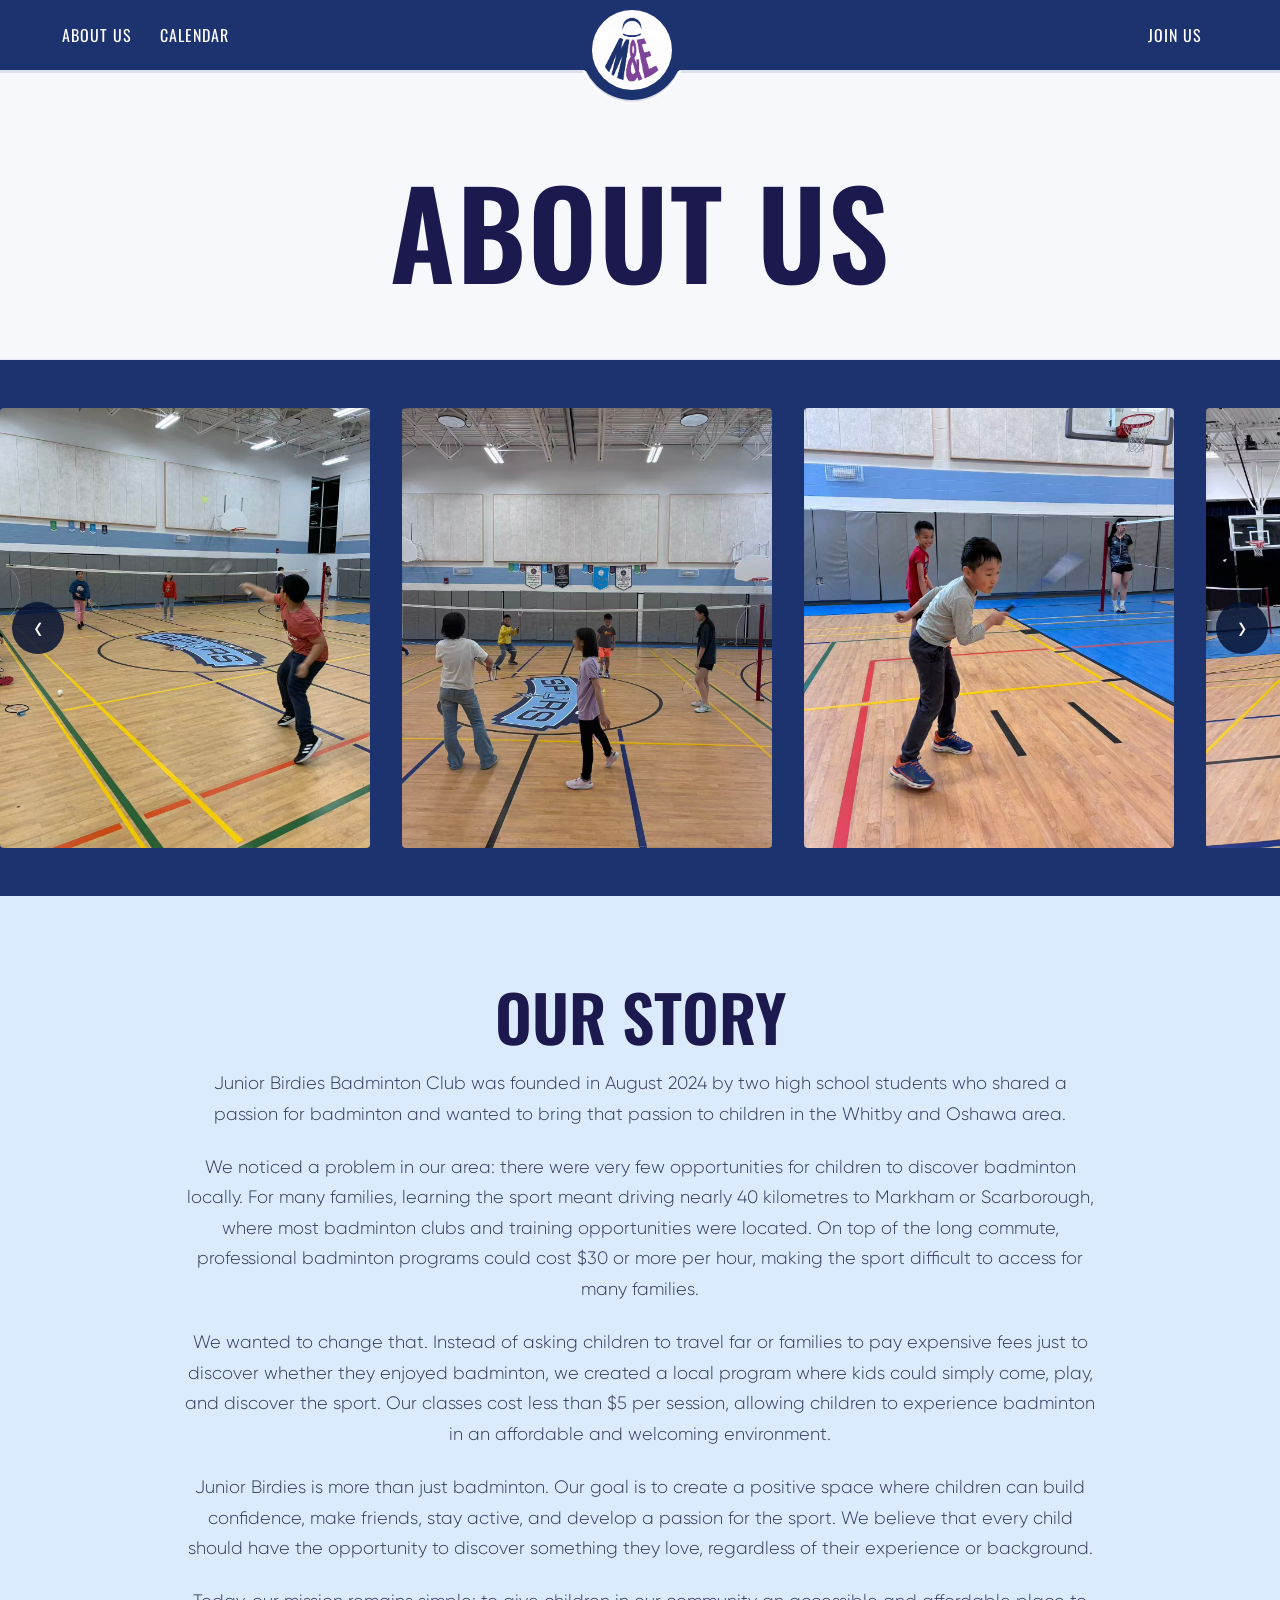
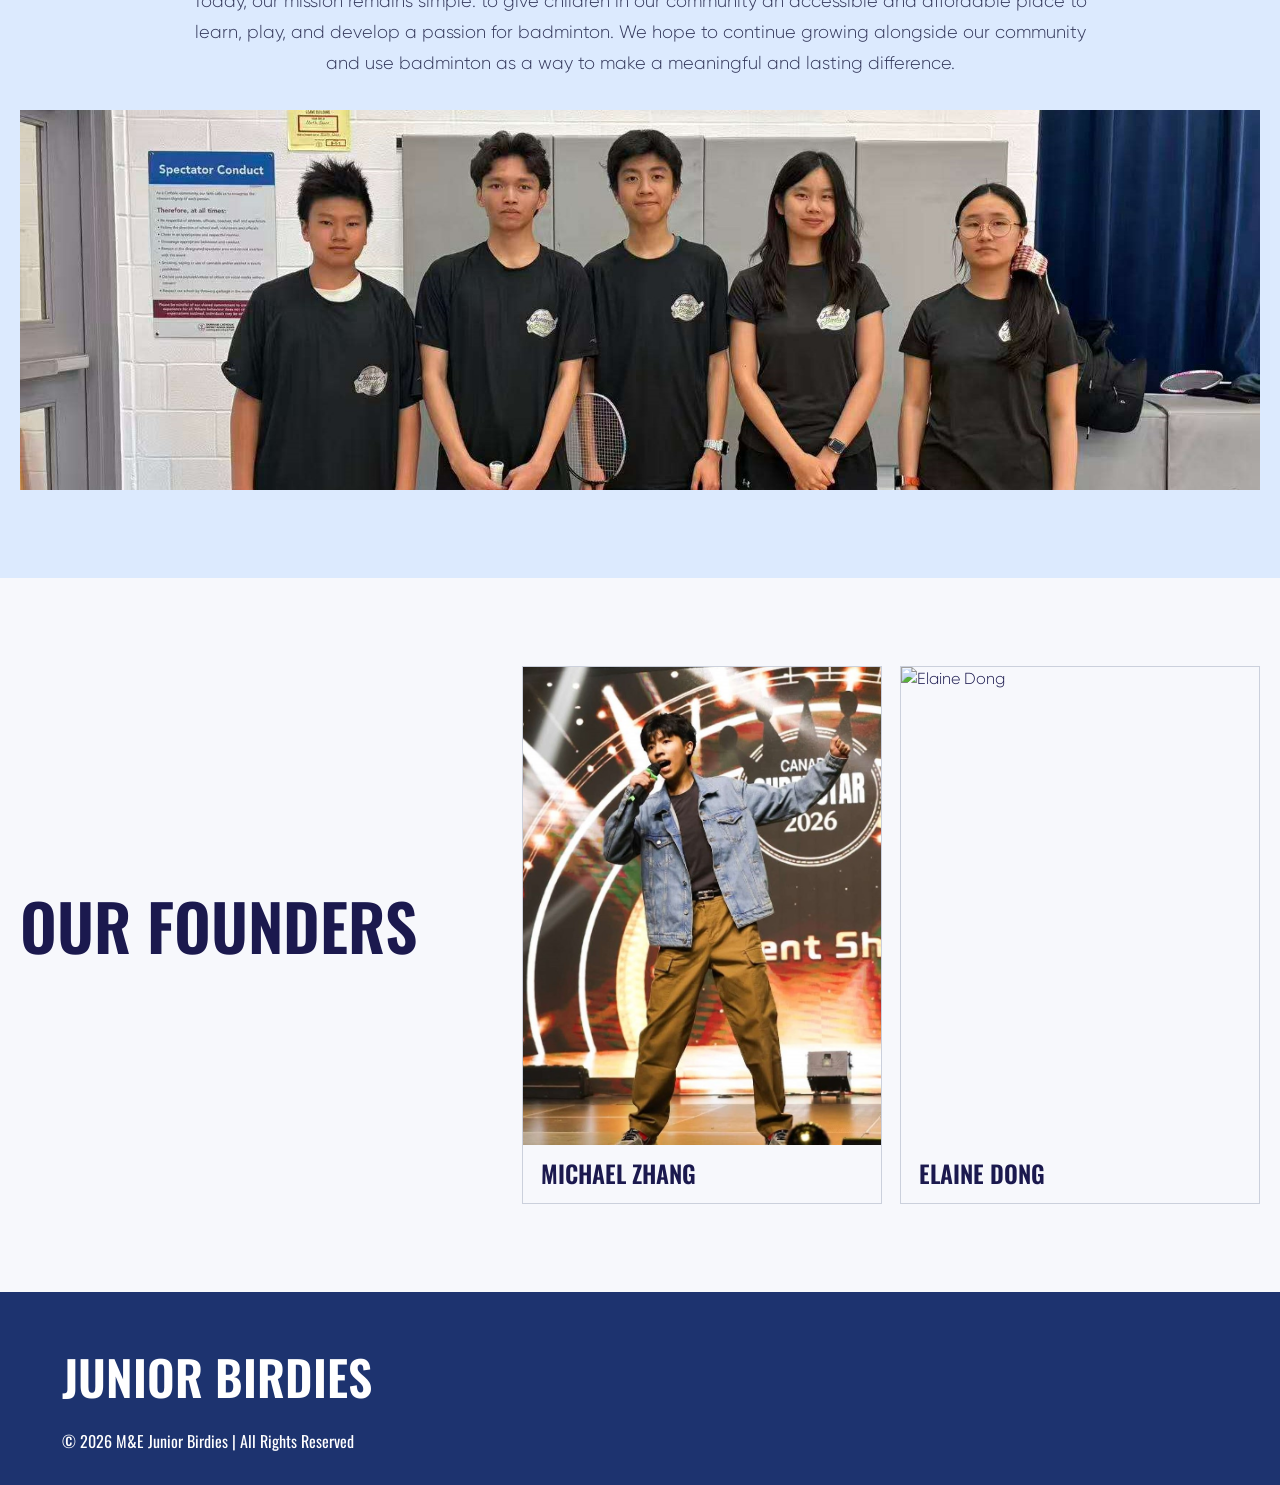
==== about-us.html @ 0fab29a2 "Update website structure" ====
<!doctype html>
<html lang="en">
<head>
        <meta charset="UTF-8">
        <meta http-equiv="X-UA-Compatible" content="IE=edge">
        <meta name="viewport" content="width=device-width, initial-scale=1.0">
        <title>About Us | M&E Junior Birdies</title>
        <link rel="icon" type="image/png" href="img/MElogo.PNG">
        <link href="https://cdn.jsdelivr.net/npm/bootstrap@5.0.2/dist/css/bootstrap.min.css" rel="stylesheet">
        <link href="https://fonts.googleapis.com/css2?family=Oswald:wght@300;400;500;600;700&display=swap" rel="stylesheet">
        <link rel="stylesheet" href="css/style.css">
        <link rel="stylesheet" href="css/responsive.css">
        <link rel="stylesheet" href="css/overrides.css">
</head>
<body class="about-page">
        <header>
                <nav class="navbar navbar-expand-lg p-0">
                        <div class="container">
                            <div>
                                    <div class="logo_div_mob">
                                    <a class="navbar-brand d-lg-none" href="index.html">
                                        <img src="img/MElogov2.PNG" width="85" height="85" alt="M&E Logo">
                                 </a>
                            </div>
                            </div>
                            <button class="navbar-toggler" type="button" data-bs-toggle="collapse" data-bs-target="#navbarNav" aria-controls="navbarNav" aria-expanded="false" aria-label="Toggle navigation">
                                <span class="hamburger">
                                                        <span class="inner-ham-b">
                                                                <span class="inner-ham"></span>
                                                        </span>
                                </span>
                            </button>
                            <div class="collapse navbar-collapse" id="navbarNav">
                                <ul class="navbar-nav navbar_one">
                                    <li class="nav-item">
                                        <a class="nav-link" href="about-us.html">ABOUT US</a>
                                    </li>
                                    <li class="nav-item">
                                        <a class="nav-link" href="calendar.html">CALENDAR</a>
                                    </li>
                                </ul>
                                <div class="logo_div">
                                            <a class="navbar-brand d-none d-lg-flex" href="index.html">
                                                <img src="img/MElogov2.PNG" width="80" height="80" alt="M&E logo">
                                        </a>
                                </div>

                                <ul class="navbar-nav ms-auto navbar_two">
                                         <li class="nav-item t_cont">
                                                      <a class="nav-link" href="join-us.html">JOIN US</a>
                                         </li>
                                </ul>
                            </div>
                        </div>
                    </nav>
        </header>

        <section class="about-header">
                <h1>About us</h1>
        </section>

        <section class="gallery-two-section" aria-label="Junior Birdies photo gallery">
                <div class="gallery-two-carousel">
                        <button class="gallery-two-arrow gallery-two-arrow-left" type="button" aria-label="Show previous gallery image">&#8249;</button>
                        <div class="gallery-two-viewport">
                                <div class="gallery-two-track">
                                        <img src="img/Gallery%202/Image_20260806223050_20_36.jpg" alt="Junior Birdies gallery image 1">
                                        <img src="img/Gallery%202/Image_20260806223435_80_36.jpg" alt="Junior Birdies gallery image 2">
                                        <img src="img/Gallery%202/Image_20260806223515_92_36.jpg" alt="Junior Birdies gallery image 3">
                                        <img src="img/Gallery%202/Image_20260806223520_93_36.jpg" alt="Junior Birdies gallery image 4">
                                        <img src="img/Gallery%202/Image_20260806230259_161_36.jpg" alt="Junior Birdies gallery image 5">
                                        <img src="img/Gallery%202/Image_20260806230308_163_36.jpg" alt="Junior Birdies gallery image 6">
                                        <img src="img/Gallery%202/Image_20260824215539_32_1.jpg" alt="Junior Birdies gallery image 7">
                                        <img src="img/Gallery%202/random1.jpg" alt="Junior Birdies gallery image 8">
                                        <img src="img/Gallery%202/school1.jpg" alt="Junior Birdies gallery image 9">
                                </div>
                        </div>
                        <button class="gallery-two-arrow gallery-two-arrow-right" type="button" aria-label="Show next gallery image">&#8250;</button>
                </div>
        </section>

        <section class="about-story-section" aria-labelledby="about-story-title">
                <div class="about-story-content">
                        <div class="about-story-copy">
                                <h2 id="about-story-title">Our Story</h2>
                                <p>Junior Birdies Badminton Club was founded in August 2024 by two high school students who shared a passion for badminton and wanted to bring that passion to children in the Whitby and Oshawa area.</p>
                                <p>We noticed a problem in our area: there were very few opportunities for children to discover badminton locally. For many families, learning the sport meant driving nearly 40 kilometres to Markham or Scarborough, where most badminton clubs and training opportunities were located. On top of the long commute, professional badminton programs could cost $30 or more per hour, making the sport difficult to access for many families.</p>
                                <p>We wanted to change that. Instead of asking children to travel far or families to pay expensive fees just to discover whether they enjoyed badminton, we created a local program where kids could simply come, play, and discover the sport. Our classes cost less than $5 per session, allowing children to experience badminton in an affordable and welcoming environment.</p>
                                <p>Junior Birdies is more than just badminton. Our goal is to create a positive space where children can build confidence, make friends, stay active, and develop a passion for the sport. We believe that every child should have the opportunity to discover something they love, regardless of their experience or background.</p>
                                <p>Today, our mission remains simple: to give children in our community an accessible and affordable place to learn, play, and develop a passion for badminton. We hope to continue growing alongside our community and use badminton as a way to make a meaningful and lasting difference.</p>
                        </div>
                        <div class="about-story-image" role="img" aria-label="Junior Birdies staff team"></div>
                </div>
        </section>

        <section class="about-team-section" aria-label="Our team">
                <div class="about-team-layout">
                        <div class="about-team-intro">
                                <h2>Our Founders</h2>
                        </div>
                        <div class="about-team-grid">
                                <figure class="team-member" tabindex="0" role="button" data-founder="michael" aria-label="Open information about Michael Zhang">
                                        <div class="team-member-image-frame">
                                                <img src="img/Michaelheadshot.jpg" class="team-member-image" alt="Michael Zhang">
                                        </div>
                                        <figcaption>Michael Zhang</figcaption>
                                </figure>
                                <figure class="team-member" tabindex="0" role="button" data-founder="elaine" aria-label="Open information about Elaine Dong">
                                        <div class="team-member-image-frame">
                                                <img src="img/elaineheadshot.jpg" class="team-member-image" alt="Elaine Dong">
                                        </div>
                                        <figcaption>Elaine Dong</figcaption>
                                </figure>
                        </div>
                </div>
        </section>

        <div class="founder-modal" id="founderModal" role="dialog" aria-modal="true" aria-labelledby="founderModalTitle" hidden>
                <div class="founder-modal-backdrop" data-founder-close></div>
                <div class="founder-modal-panel">
                        <button class="founder-modal-close" type="button" aria-label="Close founder information" data-founder-close>&times;</button>
                        <div class="founder-modal-profile">
                                <img id="founderModalImage" src="img/HeadshotTemplate.PNG" alt="">
                                <div class="founder-modal-profile-text">
                                        <h2 id="founderModalTitle"></h2>
                                        <p>Founder</p>
                                </div>
                        </div>
                        <div class="founder-modal-content">
                                <section>
                                        <h3>About me</h3>
                                        <p id="founderModalAbout"></p>
                                </section>
                                <section>
                                        <h3>Qualifications</h3>
                                        <p id="founderModalQualifications"></p>
                                </section>
                                <section>
                                        <h3>Message from me</h3>
                                        <p id="founderModalMessage"></p>
                                </section>
                        </div>
                </div>
        </div>

        <footer class="bgColorBlack footer">
                <div class="container">
                        <div class="row">
                                <div class="col-12">
                                        <div class="footer_data">
                                                <div class="join_us">
                                                        <a href="join-us.html" class="footer_heading">
                                                                <h2 class="wow animated animate__fadeInUp">JUNIOR BIRDIES</h2>
                                                        </a>
                                                        <div>
                                                                <div class="map-card">
                                                                        <div class="left">
                                                                                <div class="title">
                                                                                        © 2026 M&E Junior Birdies | All Rights Reserved
                                                                                </div>

                                                                        </div>
                                                                </div>
                                                        </div>
                                                </div>
                                        </div>
                                </div>
                        </div>
                </div>
        </footer>

        <script src="https://cdn.jsdelivr.net/npm/bootstrap@5.0.2/dist/js/bootstrap.bundle.min.js"></script>
        <script>
                (function() {
                        var carousel = document.querySelector('.gallery-two-carousel');
                        if (!carousel) return;

                        var track = carousel.querySelector('.gallery-two-track');
                        var originalImages = Array.from(track.querySelectorAll('img'));
                        var gap = 32;
                        var currentIndex = originalImages.length;
                        var isMoving = false;
                        var timer;

                        originalImages.slice().reverse().forEach(function(image) {
                                var clone = image.cloneNode(true);
                                clone.classList.add('gallery-two-clone');
                                track.insertBefore(clone, track.firstChild);
                        });
                        originalImages.forEach(function(image) {
                                var clone = image.cloneNode(true);
                                clone.classList.add('gallery-two-clone');
                                track.appendChild(clone);
                        });

                        function stepSize() {
                                return track.querySelector('img').getBoundingClientRect().width + gap;
                        }

                        function setPosition(animate) {
                                track.style.transition = animate ? 'transform .85s ease-in-out' : 'none';
                                track.style.transform = 'translateX(-' + (currentIndex * stepSize()) + 'px)';
                        }

                        function moveGallery(direction) {
                                if (isMoving) return false;
                                isMoving = true;
                                currentIndex += direction;
                                setPosition(true);
                                return true;
                        }

                        track.addEventListener('transitionend', function(event) {
                                if (!isMoving || event.propertyName !== 'transform') return;
                                if (currentIndex === 0) currentIndex = originalImages.length;
                                if (currentIndex === originalImages.length * 2) currentIndex = originalImages.length;
                                setPosition(false);
                                isMoving = false;
                        });

                        function restartTimer() {
                                window.clearInterval(timer);
                                timer = window.setInterval(function() { moveGallery(1); }, 3000);
                        }

                        carousel.querySelector('.gallery-two-arrow-left').addEventListener('click', function() {
                                if (moveGallery(-1)) restartTimer();
                        });
                        carousel.querySelector('.gallery-two-arrow-right').addEventListener('click', function() {
                                if (moveGallery(1)) restartTimer();
                        });
                        window.addEventListener('resize', function() { setPosition(false); });
                        setPosition(false);
                        restartTimer();
                })();

        document.addEventListener('DOMContentLoaded', function() {
            var navbar = document.querySelector('nav.navbar');
            if (!navbar) return;

            function updateScrolledState() {
                if (window.matchMedia('(min-width: 992px)').matches && window.scrollY > 20) {
                    navbar.classList.add('scrolled');
                } else {
                    navbar.classList.remove('scrolled');
                }
            }

            window.addEventListener('scroll', updateScrolledState);
            window.addEventListener('resize', updateScrolledState);
            updateScrolledState();
        });

                (function() {
                        var modal = document.getElementById('founderModal');
                        var lastTrigger;
                        var founderDetails = {
                                michael: {
                                        name: 'Michael Zhang',
                                        image: 'img/Michaelheadshot.jpg',
                                        about: 'Hi! I’m Michael, a grade 10 student who is the co-founder and co-organizer of the Junior Birdies Badminton Club. I have been playing badminton since I was 7 and I am currently training at Melatis Mas Sports. Badminton is a very important part of my life; it has helped me grow not only my physical body but also my mentality. Outside of badminton, I’m involved in student leadership, music, STEM, and visual arts.',
                                        qualifications: '<strong>Badminton:</strong>\n- 4+ years of professional badminton training\n- Member of the school badminton team\n<strong>Student Leader:</strong>\n- Grade Representative at Donald A. Wilson for 2 years in a row\n- Member of the Durham District School Board’s Student Senate\n<strong>Teaching Skills:</strong>\n- A self-employed math tutor with experience at Kumon teaching\n- Qualified Lifesaving Society Swim Instructor\n<strong>Additional Experience:</strong>\n- Certified with CPR-B and Emergency First Aid',
                                        message: 'Badminton is one of my greatest passions, and I hope to share that passion with children of all ages. Most importantly, I want every child to remember that badminton is a sport you play: playing should always be fun!'
                                },
                                elaine: {
                                        name: 'Elaine Dong',
                                        image: 'img/elaineheadshot.jpg',
                                        about: 'Hi! I’m Elaine, a Grade 12 student who enjoys staying active and finding creative ways to express myself. Outside of school, I play 6+ hours of badminton a week. I’m a self-taught guitar player and play the violin as a member of my school’s String Ensemble. I’ve also played piano for over a decade and recently stepped away after reaching the ARCT level. I’m very passionate about photography and filmmaking, and I’m the yearbook photographer at my school.',
                                        qualifications: '<strong>Badminton:</strong>\n- 1 year of badminton training at Rally Sports Club\n- 2 years of professional badminton training at Lee’s Badminton Training Centre\n- Member of my school’s badminton team for 4 years\n- Captain and student coach of my school’s badminton team\n- Co-organizer and leader of my school’s badminton club\n- Qualified for the CISAA Championships in 2025\n- Qualified for the CISAA Championships in 2026 and earned 4th place',
                                        message: 'Never give up on your dreams!'
                                }
                        };

                        function closeFounderModal() {
                                modal.hidden = true;
                                document.body.classList.remove('founder-modal-open');
                                if (lastTrigger) lastTrigger.focus();
                        }

                        function openFounderModal(trigger) {
                                var details = founderDetails[trigger.dataset.founder];
                                if (!details) return;

                                lastTrigger = trigger;
                                document.getElementById('founderModalTitle').textContent = details.name;
                                document.getElementById('founderModalAbout').textContent = details.about;
                                document.getElementById('founderModalQualifications').innerHTML = details.qualifications;
                                document.getElementById('founderModalMessage').textContent = details.message;
                                var founderImage = document.getElementById('founderModalImage');
                                founderImage.src = details.image;
                                founderImage.alt = details.name;
                                modal.hidden = false;
                                document.body.classList.add('founder-modal-open');
                                modal.querySelector('.founder-modal-close').focus();
                        }

                        document.querySelectorAll('.team-member[data-founder]').forEach(function(trigger) {
                                trigger.addEventListener('click', function() { openFounderModal(trigger); });
                                trigger.addEventListener('keydown', function(event) {
                                        if (event.key === 'Enter' || event.key === ' ') {
                                                event.preventDefault();
                                                openFounderModal(trigger);
                                        }
                                });
                        });

                        modal.addEventListener('click', function(event) {
                                if (event.target.hasAttribute('data-founder-close')) closeFounderModal();
                        });
                        document.addEventListener('keydown', function(event) {
                                if (event.key === 'Escape' && !modal.hidden) closeFounderModal();
                        });
                })();
        </script>
</body>
</html>
---- css/style.css ----
﻿/* style.css - trimmed to selectors used by index.html */

* { box-sizing: border-box; margin: 0; padding: 0 }

@font-face {
    font-family: Gilroy;
    src: url('../fonts/Gilroy-Light.otf') format('opentype');
    font-weight: 400; font-style: normal; font-display: swap
}

html { scroll-behavior: smooth }
body { font-family: Gilroy, Arial, Helvetica, sans-serif; color: #1b194e }
a { text-decoration: none }
p { font-size: 18px }
h1, h2, h3, h4, h5, h6 { font-weight: 600 !important; color: #1b194e }

/* Container / grid */
.container { width: 100%; padding: 0 24px; margin: 0 auto }
.row { display: flex; flex-wrap: wrap }
.col-12 { flex: 0 0 100%; max-width: 100% }

/* About page gallery */
.about-gallery-section {
    margin: 0;
    background: #ffffff;
    padding: 0 0 18px
}
.about-gallery-section .carousel-inner {
    border-radius: 0;
    overflow: hidden
}
.about-gallery-section .about-gallery-image {
    width: 100%;
    height: clamp(360px, 60vw, 660px);
    object-fit: cover;
    object-position: center
}

/* Location map section */
.location-map-section {
    padding: 60px 0 70px;
    background: #f7f8fc
}
.location-map-section .section-title {
    font-size: 30px;
    margin-bottom: 8px;
    color: #4f5d75;
    font-family: 'Oswald', Arial, sans-serif;
    font-weight: 600;
    letter-spacing: 1px;
    text-transform: uppercase
}
.location-map-section .map-address {
    margin-bottom: 20px;
    color: #4f5d75;
    font-size: 16px
}
.home-page .home-photo-collage {
    width: min(100%, 1344px);
    margin: 0 auto 42px;
}
.home-page .home-photo-collage-layout {
    display: grid;
    grid-template-columns: minmax(0, 0.92fr) minmax(0, 1.75fr);
    gap: 18px;
    align-items: stretch;
    margin-bottom: 18px;
}
.home-page .home-photo-left-stack {
    display: grid;
    grid-template-rows: 1fr 1fr;
    gap: 18px;
    height: 100%;
}
.home-page .home-photo-collage-row {
    display: grid;
    grid-template-columns: repeat(2, minmax(0, 1fr));
    gap: 18px;
}
.home-page .home-photo-card {
    position: relative;
    min-height: 260px;
    border: 2px dashed #d7d7d7;
    background: #f3f3f3 url('../img/fillerimage.PNG') center/cover no-repeat;
    overflow: hidden;
}
.home-page .home-photo-card::before {
    content: "";
    position: absolute;
    inset: 0;
    background: rgba(255,255,255,0.02);
}
.home-page .photo-one,
.home-page .photo-two,
.home-page .photo-three,
.home-page .photo-four,
.home-page .photo-five {
    background-color: #f3f3f3;
    background-image: url('../img/fillerimage.PNG');
    background-position: center;
    background-size: cover;
    background-repeat: no-repeat;
}
.home-page .home-photo-large {
    min-height: 540px;
}
.location-map-section .registration-banner {
    overflow-x: scroll;
    overflow-y: hidden;
    width: 100vw;
    margin: 0 0 58px calc((100% - 100vw) / 2);
    padding: 24px 0 26px;
    border-radius: 0;
    background: #1d336f;
    border: 1px solid #e4e8f3;
    box-shadow: 0 10px 32px rgba(15, 34, 82, .1);
    text-align: left;
    transition: transform .22s ease, box-shadow .22s ease
}
.location-map-section .registration-banner-inner {
    display: grid;
    grid-template-columns: minmax(0, 1fr) minmax(220px, .85fr);
    align-items: center;
    gap: 20px;
    width: min(100%, 1344px);
    margin: 0 auto;
}

@media (min-width: 768px) {
    .location-map-section .registration-banner {
        padding-left: 24px;
        padding-right: 24px;
        scrollbar-width: none;
    }

    .location-map-section .registration-banner::-webkit-scrollbar {
        display: none;
    }
}
.location-map-section .registration-banner:hover {
    box-shadow: 0 14px 28px rgba(15, 34, 82, .16)
}
.location-map-section .registration-banner-heading {
    display: flex;
    align-items: center;
    gap: 14px;
    margin-bottom: 26px;
}
.location-map-section .registration-banner-info {
    min-width: 0;
}
.location-map-section .registration-banner-icon {
    font-size: 36px;
    line-height: 1;
}
.location-map-section .registration-banner-text {
    margin: 0;
    color: #ffffff;
    font-family: 'Oswald', Arial, sans-serif;
    font-size: clamp(32px, 5vw, 52px);
    font-weight: 700;
    letter-spacing: 1px;
    text-transform: uppercase;
    transition: color .25s ease
}
.location-map-section .registration-banner-image {
    display: block;
    width: 100%;
    height: auto;
    aspect-ratio: 4 / 3;
    margin: 0;
    border-radius: 10px;
    object-fit: cover;
    object-position: center 36%;
    transform: scale(1.06);
    transition: transform .3s ease;
}
.location-map-section .registration-banner:hover .registration-banner-image {
    transform: scale(1);
}
.location-map-section .registration-banner-details {
    display: grid;
    grid-template-columns: minmax(100px, .55fr) minmax(120px, .65fr) minmax(0, 1.8fr);
    gap: 24px;
    padding: 16px 0 24px;
    border-top: 1px solid rgba(255, 255, 255, .3);
    border-bottom: 1px solid rgba(255, 255, 255, .3);
}
.location-map-section .registration-banner-details div {
    display: flex;
    flex-direction: column;
    gap: 8px;
}
.location-map-section .registration-banner-details span {
    color: #b9c8e8;
    font-size: 12px;
    font-weight: 700;
    letter-spacing: 1px;
}
.location-map-section .registration-banner-details strong {
    color: #ffffff;
    font-size: 17px;
    font-weight: 400;
    line-height: 1.7;
}
.location-map-section .registration-banner-button {
    display: inline-flex;
    align-items: center;
    gap: 14px;
    margin-top: 24px;
    padding: 15px 24px;
    border-radius: 10px;
    background: #10203e;
    color: #ffffff;
    font-family: 'Oswald', Arial, sans-serif;
    font-size: 16px;
    font-weight: 600;
    letter-spacing: .5px;
    text-decoration: none;
    transition: background-color .2s ease, transform .2s ease;
}
.location-map-section .registration-banner-button:hover {
    background: var(--brand-purple);
    color: #ffffff;
    transform: translateX(3px)
}

@media (max-width: 767px) {
    .location-map-section .registration-banner {
        padding: 28px 16px 30px;
    }

    .location-map-section .registration-banner-inner {
        grid-template-columns: 100vw 100vw;
        gap: 0;
        width: 200vw;
        max-width: none;
        margin: 0;
    }

    .location-map-section .registration-banner-info {
        padding: 0 16px;
    }

    .location-map-section .registration-banner-details {
        grid-template-columns: 1fr;
        gap: 12px;
    }

    .location-map-section .registration-banner-image {
        box-sizing: border-box;
        padding: 0 16px;
        transform: none;
        object-fit: contain;
        background: #1d336f;
    }

}
.location-map-section .community-title {
    margin-bottom: 14px;
    font-size: 28px;
    color: #4f5d75;
    font-family: 'Oswald', Arial, sans-serif;
    font-weight: 600;
    letter-spacing: 1px;
    text-align: center;
    text-transform: uppercase
}
.location-map-section .reviews-wrap { margin-bottom: 42px }
.location-map-section .reviews-title {
    margin-bottom: 14px;
    font-size: 24px;
    color: #4f5d75;
    font-family: 'Oswald', Arial, sans-serif;
    text-transform: uppercase;
    letter-spacing: 1px
}
.location-map-section .reviews-grid {
    display: grid;
    grid-template-columns: repeat(3, minmax(0, 1fr));
    gap: 22px
}
.location-map-section .review-card {
    min-height: 250px;
    padding: 24px 26px;
    border-radius: 18px;
    background: #fff;
    border: 1px solid #e4e8f3;
    box-shadow: 0 10px 32px rgba(15, 34, 82, .08)
}
.location-map-section .review-stars {
    color: #f2b21b;
    letter-spacing: 2px;
    font-size: 18px;
    margin-bottom: 14px
}
.location-map-section .review-quote {
    font-size: 17px;
    line-height: 1.65;
    color: #394b67;
    font-style: italic;
    margin-bottom: 18px
}
.location-map-section .review-author {
    display: flex;
    align-items: center;
    gap: 12px
}
.location-map-section .review-avatar {
    width: 42px;
    height: 42px;
    border-radius: 50%;
    display: inline-flex;
    align-items: center;
    justify-content: center;
    background: #c9d7f6;
    color: #ffffff;
    font-weight: 600;
    font-size: 16px
}
.location-map-section .review-name {
    margin: 0;
    font-size: 20px;
    color: #243454;
    line-height: 1.3
}
.location-map-section .review-meta {
    margin: 0;
    font-size: 14px;
    color: #7e8da7;
    line-height: 1.4
}
@media (max-width: 1100px) {
    .location-map-section .reviews-grid { grid-template-columns: 1fr 1fr }
}
@media (max-width: 767px) {
    .location-map-section .reviews-grid { grid-template-columns: 1fr }
    .location-map-section .review-card {
        min-height: auto;
        padding: 20px
    }
}
.location-map-section .map-card {
    overflow: hidden;
    border-radius: 16px;
    box-shadow: 0 8px 28px rgba(0,0,0,.08);
    border: 1px solid #e9edf7;
    background: #fff
}
.location-map-section .map-frame {
    width: 100%;
    min-height: 420px;
    border: 0;
    display: block
}

/* Registration application cards */
.registration-cards {
    display: grid;
    grid-template-columns: repeat(2, minmax(0, 1fr));
    gap: 24px;
    margin-top: 36px
}
.registration-card {
    display: flex;
    flex-direction: column;
    padding: 34px 32px;
    border-radius: 20px;
    background: #fff;
    border: 1px solid #e4e8f3;
    box-shadow: 0 10px 32px rgba(15, 34, 82, .08)
}
.registration-icon {
    width: 52px;
    height: 52px;
    display: flex;
    align-items: center;
    justify-content: center;
    border-radius: 14px;
    margin-bottom: 20px
}
.registration-icon svg { width: 26px; height: 26px }
.registration-icon-blue { background: #dceafe; color: #2f6fed }
.registration-icon-gold { background: #fbeecb; color: #b8860b }
.registration-card-title { font-size: 24px; margin-bottom: 6px; color: #243454 }
.registration-card-subtitle {
    margin-bottom: 16px;
    font-size: 13px;
    font-weight: 600;
    letter-spacing: 1px;
    color: #8a93a6;
    text-transform: uppercase
}
.registration-card-desc {
    margin-bottom: 24px;
    font-size: 16px;
    line-height: 1.6;
    color: #4f5d75
}
.registration-meta {
    display: flex;
    flex-wrap: wrap;
    gap: 20px;
    margin-bottom: 26px;
    padding-top: 20px;
    border-top: 1px solid #e9edf7
}
.registration-meta-item {
    display: inline-flex;
    align-items: center;
    gap: 6px;
    font-size: 14px;
    color: #7e8da7
}
.registration-meta-item svg { width: 16px; height: 16px }
.registration-btn {
    display: inline-flex;
    align-items: center;
    justify-content: center;
    padding: 14px 24px;
    border-radius: 999px;
    background: #1d336f;
    color: #fff;
    font-family: 'Oswald', Arial, sans-serif;
    font-weight: 600;
    font-size: 16px;
    text-align: center;
    text-transform: uppercase;
    transition: transform .22s ease, box-shadow .22s ease, color .22s ease
}
.registration-btn:hover {
    transform: translateY(-2px);
    box-shadow: 0 12px 24px rgba(29, 51, 111, .28);
    color: #cbb6ff
}
@media (max-width: 767px) {
    .registration-cards { grid-template-columns: 1fr }
    .registration-card { padding: 28px 24px }
}

/* Navbar */
nav.navbar {
    position: fixed; left: 0; right: 0; top: 0;
    width: 100%; z-index: 9999;
    background: #1d336f;
    border-bottom: 3px solid rgba(255,255,255,0.85);
    transition: background .4s ease, box-shadow .4s ease;
    animation: 1s slide-down
}
nav.fixed { background: #1d336f; box-shadow: 10px 10px 10px rgba(183,183,183,.13) }
nav.open  { background: #1d336f }

.navbar .navbar-collapse {
    position: relative; display: flex;
    align-items: center; justify-content: space-between
}
.navbar-nav { display: flex; align-items: center }
.navbar .navbar-nav .nav-link {
    color: #fff; font-size: 16px; font-weight: 400;
    padding: 0; letter-spacing: 1px; position: relative
}
.navbar .navbar-nav .nav-item { padding: 23px 28px 23px 0 }
.navbar .navbar_two .t_cont .nav-link { padding: 0 !important }

/* Underline hover on nav links */
.navbar .navbar_one .nav-link::after,
.navbar .navbar_two .t_cont .nav-link::after {
    content: ""; position: absolute; bottom: 0; right: 0;
    width: 0; height: 1px; background: #fff; transition: .5s
}
.navbar .navbar_one .nav-link:hover::after,
.navbar .navbar_two .t_cont .nav-link:hover::after { left: 0; width: 100% }

/* Logo circle */
.logo_div {
    position: absolute; left: 50%; top: 0;
    transform: translateX(-50%); z-index: 2;
    transition: left .9s ease-out, transform .9s ease-out, opacity .9s ease-out
}
.logo_div a {
    width: 102px; height: 102px; display: flex;
    align-items: center; justify-content: center;
    background: #1d336f; padding: 10px; border-radius: 0 0 60px 60px;
    border-bottom: 2px solid rgba(255,255,255,0.85)
}
.navbar-brand img {
    width: 80px; height: 80px; border-radius: 50%; object-fit: cover; display: block
}

/* Logo scroll animation */
.navbar.scrolled .navbar_one { transform: translateX(-125%); opacity: 0 }
.navbar.scrolled .navbar_two { transform: translateX(125%);  opacity: 0 }
.navbar.scrolled .logo_div   { left: 20px; transform: translateX(0); opacity: 1 }
.navbar_one, .navbar_two { transition: transform .9s ease-out, opacity .9s ease-out }

/* Mail icon */
.mailH_logo {
    display: flex; align-items: center; justify-content: center;
    border-radius: 100%; padding: 10px; background: #fff; transition: .6s
}
.mailH_logo svg { width: 24px; height: 24px; transition: .6s }

/* Hamburger */
.hamburger {
    position: relative; height: 37px; cursor: pointer;
    display: flex; align-items: center; justify-content: center; width: 38px
}
.inner-ham-b { height: 100%; display: flex; align-items: center }
.hamburger span { position: relative; width: 38px }
.inner-ham { width: 30px; height: 2px; background: #fff; display: block; transition: .4s }
.hamburger span.inner-ham-b:before,
.hamburger span.inner-ham-b:after {
    content: ''; display: block; height: 2px; width: 24px;
    background: #fff; position: absolute; transition: .4s
}
.hamburger span.inner-ham-b:before { top: 10px }
.hamburger span.inner-ham-b:after  { bottom: 9px }
.hamburger.close span.inner-ham { width: 0 }
.hamburger.close span.inner-ham-b:before { transform: rotate(45deg);  top: 24px }
.hamburger.close span.inner-ham-b:after  { transform: rotate(-45deg); bottom: 11px }

/* Mobile logo pill hidden on desktop */
.logo_div_mob { display: none }

/* Hero section */
.bgColor.awekan_sec {
    position: relative;
    background-image: linear-gradient(rgba(0,0,0,.45), rgba(0,0,0,.45)),
                      url('../img/1titlepage.jpg');
    background-size: cover; background-position: center; background-repeat: no-repeat
}
.awekan_sec, .awekan_sec1 { height: calc(100vh - 80px) }
.awekan_sec1 {
    display: flex; align-items: center;
    justify-content: center; flex-direction: column
}
.awekan_sec1 h1 { font-family: Tahoma, sans-serif; font-size: 4.5rem }
.title-yellow  { color: #fff }
.masked-text   { color: transparent; -webkit-text-stroke: 2px #fff }
.bgColor.awekan_sec .awekan_sec1 h1 .masked-text {
    color: #fff !important; -webkit-text-stroke: 0 !important;
    text-shadow: 0 1px 2px rgba(0,0,0,.35)
}
.scroll_sec {
    display: flex; align-items: center; justify-content: space-between;
    width: 100%; position: absolute; bottom: 15%
}

/* Footer */
.bgColorBlack { background-color: #1d336f }
.footer { background: #1d336f; color: #fff; overflow: hidden }
.footer_data { padding-top: 56px; position: relative; display: flex }
.footer_data::before { display: none }
.footer_data .join_us { width: 40% }
.footer_heading { display: flex; align-items: center }
.footer_heading h2 {
    color: #fff !important; margin-bottom: 24px; transition: .3s;
    font-size: 48px; font-family: Oswald, Arial, sans-serif
}
.footer .address { margin-bottom: 24px; color: #fff; font-size: 16px }
.map-card { display: flex }
.map-card .left .title { font-weight: 400; color: #fff; margin-bottom: 32px; font-family: 'Oswald', Arial, sans-serif }
.footer_bottom { color: #fff; font-size: 14px; margin-top: 24px }

/* Animation helpers (WOW.js) */
.animated { visibility: visible; animation-fill-mode: both; animation-duration: 1s }
@keyframes fadeInUp {
    0%  { opacity: 0; transform: translate3d(0,100%,0) }
    to  { opacity: 1; transform: translateZ(0) }
}
.animate__fadeInUp { animation-name: fadeInUp }

@keyframes slide-down {
    0%   { opacity: 0; transform: translateY(-100%) }
    100% { opacity: .9; transform: translateY(0) }
}

/* SVG email icon stroke */
.cls-2 { fill: none; stroke: #000; stroke-linecap: round; stroke-linejoin: round; stroke-width: 1.5px }
---- css/responsive.css ----
﻿/* responsive.css - trimmed to selectors used by index.html */

.contact_number_mobile { display: none }

@media (min-width: 768px) {
    .container { min-width: 94%; margin: 0 auto }
}

@media (max-width: 991px) {
    nav.navbar { align-items: start; height: auto }
    nav.open   { height: auto; transition: height .35s }

    .logo_div_mob {
        display: flex; width: 102px; align-items: center; justify-content: center;
        padding: 12px 9px 6px; border-radius: 0 0 90px 90px;
        position: absolute; top: 3px; z-index: 2
    }
    .logo_div_mob a { display: flex; align-items: center; justify-content: center; margin: 0; padding: 0 }
    .navbar-brand img { width: 80px; height: 80px; border-radius: 50%; object-fit: cover; display: block }

    .navbar .navbar-collapse {
        display: block !important; max-height: 0; overflow: hidden;
        background: #1d336f; width: 100%; opacity: 0; padding-bottom: 0;
        transition: max-height .6s ease, opacity .6s ease, padding-bottom .6s ease
    }
    .navbar .navbar-collapse.collapsing {
        max-height: 0; opacity: 0; padding-bottom: 0;
        transition: max-height .6s ease, opacity .6s ease, padding-bottom .6s ease
    }
    .navbar .navbar-collapse.show {
        max-height: 400px; opacity: 1; background: #1d336f; padding-bottom: 20px
    }

    .navbar .navbar-nav.navbar_one { padding-top: 0; margin-top: 50px; width: 100% }
    .navbar-nav { align-items: flex-start }
    .navbar .navbar-nav .nav-item { padding: 10px; border-bottom: 1px solid rgba(255,255,255,.36); width: 100% }
    .navbar .navbar-nav .nav-link { color: #fff }

    .navbar .navbar-nav .nav-link,
    .navbar .navbar-nav .nav-item { background: transparent !important; -webkit-tap-highlight-color: transparent }
    .navbar .navbar-nav .nav-link:focus,
    .navbar .navbar-nav .nav-link:active,
    .navbar .navbar-nav .nav-link:hover { background-color: transparent !important; outline: none; box-shadow: none }

    .navbar-toggler { font-size: unset; line-height: 1; background-color: transparent; border: unset; border-radius: unset; padding: 17px 0 }
    .navbar-toggler:focus { box-shadow: unset }

    .t_cont { padding: 10px !important }

    .contact_number_mobile {
        display: block; position: absolute; right: 15%;
        background: #fff; border-radius: 20px; padding: 4px 15px; top: 20px; font-size: 16px
    }
    .contact_number_mobile a { color: #000 }

    nav.scrolled .navbar_one,
    nav.scrolled .navbar_two,
    nav.scrolled .logo_div { transform: none !important; opacity: 1 !important; left: 50% !important }

    .scroll_sec { bottom: 8% }
    .awekan_sec, .awekan_sec1 { height: calc(100vh - 250px) }

    .footer_data { display: flex; flex-wrap: wrap; justify-content: space-between }
    .footer_data .join_us { width: 100% }
    .footer_data::before { display: none }
}

@media (max-width: 767px) {
    .contact_number_mobile { right: 20% }
    .footer_heading { padding-bottom: 20px }
    .footer .address { width: 100%; margin-top: 5px }
    .awekan_sec, .awekan_sec1 { height: calc(100vh - 250px) }
}

@media (min-width: 1400px) {
    .footer_data::before { left: 30% }
}
---- css/overrides.css ----
:root {
    --brand-purple: #6a2bd4;
}

body,
html,
.about-page,
.simple-page,
.home-page,
.about-page .about-header,
.about-page .about-gallery-section,
.about-page .about-team-section,
.about-page .about-team-copy,
.about-page .about-team-grid,
.about-page .team-member {
    background: #f7f8fc !important;
}

/* Headings and major text that used the blue brand */
h1, h2, h3, h4, h5, h6, .h2 {
    color: inherit !important;
}

/* Keep the "JUNIOR" word white */
.title-yellow {
    color: #ffffff !important;
}

/* Navbar background and links */
nav.navbar,
nav.fixed,
nav.open,
nav.navbar.scrolled {
    background: #1d336f !important;
}

.navbar .navbar-nav .nav-link,
.navbar .navbar-nav .nav-item a {
    color: #ffffff !important;
}

.navbar .navbar_one .nav-link::after,
.navbar .navbar_two .t_cont .nav-link::after,
.navbar .navbar-nav .nav-link.mailH_logo:hover {
    background-color: #1d336f !important;
}

/* Logo wrapper background */
.logo_div a,
.logo_div a > img {
    background: #1d336f !important;
    border-color: #1d336f !important;
}

.logo_div_mob {
    background: #1d336f !important;
}

.logo_div_mob a,
.logo_div_mob a > img {
    background: transparent !important;
    border-color: transparent !important;
}

/* Generic replacements for backgrounds, borders and strokes that used the blue hex inline */
*[style*="#1b194e"] {
    color: var(--brand-purple) !important;
    background-color: var(--brand-purple) !important;
    border-color: var(--brand-purple) !important;
}

/* SVG stroke fallback */
.cls-2 { stroke: var(--brand-purple) !important; }

/* Keep footer heading styled for this page */
.footer_heading h2 {
    border-color: var(--brand-purple) !important;
    background-color: transparent !important;
}

/* Use Oswald for the main title and navigation */
.title-yellow, .masked-text, .h1, .h2, .navbar .navbar-nav .nav-link, .navbar .navbar-nav .nav-item a {
    font-family: 'Oswald', sans-serif !important;
}

/* Footer: set dark blue background and readable text/link colors */
.footer {
    background: #1d336f !important;
    color: #ffffff !important;
}
.footer a,
.footer .footer_links_1,
.footer .footer-social-link a,
.footer .map-card .title,
.footer .address p {
    color: #ffffff !important;
}

.footer-social-icon { background: transparent !important; }

/* Home page */
.home-page .awekan_sec { border-bottom: 16px solid #1d336f; }

.home-page .hero-title { animation-name: fadeInUp; }

.home-page .hero-scroll {
    animation-delay: 1s;
    animation-name: fadeInUp;
}

.tracking-pixel { display: none; }

.home-page .hero-since {
    margin: 14px 0 0;
    color: #ffffff;
    font-family: 'Oswald', Arial, sans-serif;
    font-size: clamp(18px, 2vw, 28px);
    font-weight: 400;
    letter-spacing: 1px;
    line-height: 1;
    text-transform: uppercase;
    animation: hero-since-fade-in 900ms ease-out 200ms both;
}

.home-page .hero-tagline-top {
    margin: 0;
    color: #ffffff;
    font-family: 'Oswald', Arial, sans-serif;
    font-size: clamp(12px, 1.4vw, 20px);
    font-weight: 400;
    letter-spacing: 1px;
    line-height: 1;
    text-transform: uppercase;
    animation: hero-since-fade-in 900ms ease-out 200ms both;
}

@keyframes hero-since-fade-in {
    from { opacity: 0; }
    to { opacity: 1; }
}

.home-page .who-we-are {
    margin: 64px 0 72px;
    text-align: left;
}

.home-page .who-we-are-content {
    width: min(100%, 1344px);
    margin: 0 auto;
    display: grid;
    grid-template-columns: minmax(0, 0.9fr) minmax(0, 1.35fr);
    align-items: stretch;
    gap: 36px;
    background: #f7f8fc;
    border-radius: 0;
}

.home-page .who-we-are-content > div {
    box-sizing: border-box;
    display: flex;
    flex-direction: column;
    justify-content: center;
    padding: 40px;
    background: #f7f8fc;
}

.home-page .who-we-are h2 {
    margin: 0 0 20px;
    color: #1d336f;
    font-family: 'Oswald', Arial, sans-serif;
    font-size: clamp(56px, 6.5vw, 92px);
    font-weight: 600;
    line-height: 1;
    letter-spacing: 0;
    text-transform: uppercase;
    text-align: left;
    white-space: nowrap;
}

.home-page .who-we-are-copy {
    position: relative;
    box-sizing: border-box;
    margin: 0;
    padding: 24px 24px 24px 40px;
    width: 100%;
    background: #f7f8fc;
    color: #34385b;
    font-size: 20px;
    line-height: 1.65;
    text-align: left;
}

.home-page .who-we-are-copy::before {
    position: absolute;
    top: 18px;
    bottom: 18px;
    left: 20px;
    width: 4px;
    background: #d6a72e;
    content: '';
}

.home-page .who-we-are-image {
    display: block;
    width: min(100%, 960px);
    margin: 0;
    justify-self: start;
    aspect-ratio: 4 / 3;
    object-fit: cover;
}

/* About Us page */
.about-page {
    background: #f7f8fc;
    color: #1b194e;
}

.about-page .about-header {
    background: #f7f8fc !important;
    min-height: 360px;
    display: flex;
    flex-direction: column;
    align-items: center;
    justify-content: center;
    text-align: center;
    padding: 140px 20px 40px;
    border-bottom: 1px solid #e6ebf5;
}

.join-page .about-header {
    width: 100%;
    margin-left: 0;
    background-color: #1d336f !important;
    background-image: linear-gradient(rgba(0, 0, 0, .35), rgba(0, 0, 0, .35)), url('../img/titlepage2.jpg') !important;
    background-position: center;
    background-size: cover;
    background-repeat: no-repeat;
    background-attachment: fixed !important;
    height: calc(100vh - 80px);
    min-height: 560px;
    gap: 16px;
}

.apply-now-btn {
    display: inline-flex;
    align-items: center;
    justify-content: center;
    gap: 8px;
    margin-top: 12px;
    padding: 12px 28px;
    border-radius: 999px;
    background: #d6a72e;
    color: #10203e !important;
    font-family: 'Oswald', Arial, sans-serif;
    font-size: 16px;
    font-weight: 600;
    letter-spacing: 1.5px;
    text-transform: uppercase;
    text-decoration: none;
    box-shadow: 0 6px 20px rgba(0, 0, 0, 0.25);
    transition: transform 0.22s ease, background-color 0.22s ease, box-shadow 0.22s ease, color 0.22s ease;
    animation: about-title-fade-in 900ms ease-out 200ms both;
}

.apply-now-btn:hover,
.apply-now-btn:focus-visible {
    background: #ffffff;
    color: #1d336f !important;
    transform: translateY(-3px);
    box-shadow: 0 10px 25px rgba(0, 0, 0, 0.35);
}

#application-forms {
    scroll-margin-top: 100px;
}

.join-page .about-header h1 {
    background: transparent !important;
    color: #ffffff !important;
    font-family: 'Oswald', Arial, sans-serif;
    font-size: clamp(56px, 6.5vw, 92px);
    font-weight: 600;
    letter-spacing: 0;
    text-shadow: 0 1px 2px rgba(0, 0, 0, .35);
}

.about-page .about-header h1,
.about-page .about-team-intro h2,
.calendar-events-content h2 {
    background: #f7f8fc !important;
}

.join-page .about-header h1 {
    background: transparent !important;
    font-size: 4.5rem;
}

.about-page .about-story-content h2 {
    background: #dceafe !important;
}

.calendar-classes-panel h2 {
    background: transparent !important;
}

.simple-page .about-header { border-bottom: 0; }

.about-page .about-header h1 {
    font-family: 'Oswald', Arial, sans-serif;
    font-size: clamp(56px, 11vw, 120px);
    line-height: 1;
    letter-spacing: 2px;
    text-transform: uppercase;
    color: #1d336f;
    margin: 0;
    animation: about-title-fade-in 900ms ease-out both;
}

@keyframes about-title-fade-in {
    from { opacity: 0; }
    to { opacity: 1; }
}

.about-page .about-gallery-section {
    padding: 0;
    border-top: 16px solid #1d336f;
    border-bottom: 16px solid #1d336f;
}

.about-page .about-gallery-section > .carousel { margin-bottom: 0; }

.google-calendar-section {
    padding: 32px 12px 40px;
    background: #f7f8fc;
    text-align: center;
}

.google-calendar-frame-wrap {
    width: min(1600px, 100%);
    height: 680px;
    margin: 0 auto;
}

.google-calendar-frame {
    display: block;
    width: 100%;
    height: 100%;
    border: 0;
}

@media (max-width: 575px) {
    .google-calendar-section { padding: 24px 12px 24px; }
    .google-calendar-frame-wrap { height: 560px; margin-bottom: 0; }
}

.events-feature-image {
    width: 100%;
    padding: 0 24px 48px;
    background: #f7f8fc;
    overflow: hidden;
}

.calendar-feature-content {
    display: grid;
    grid-template-columns: minmax(240px, 0.55fr) minmax(0, 1.45fr);
    width: min(1400px, 100%);
    margin: 0 auto;
    align-items: stretch;
}

.calendar-classes-panel {
    display: flex;
    flex-direction: column;
    justify-content: center;
    padding: 48px;
    background: #1d336f;
    color: #ffffff;
}

.calendar-classes-panel h2 {
    margin: 0 0 20px;
    color: #ffffff !important;
    font-family: 'Oswald', Arial, sans-serif;
    font-size: clamp(42px, 5vw, 72px);
    font-weight: 600;
    line-height: 1;
    text-transform: uppercase;
}

.calendar-classes-panel p {
    margin: 0;
    color: #ffffff;
    font-size: 18px;
    line-height: 2;
}

.events-feature-image img {
    display: block;
    width: 100%;
    height: auto;
}

.calendar-events-section {
    padding: 72px 12px;
    background: #dceafd;
}

.calendar-events-content {
    width: min(1600px, 100%);
    margin: 0 auto;
}

.calendar-events-content h2 {
    margin: 0;
    background: transparent !important;
    color: #1d336f !important;
    font-family: 'Oswald', Arial, sans-serif;
    font-size: clamp(42px, 6vw, 84px);
    font-weight: 600;
    line-height: 1;
    text-align: left;
    text-transform: uppercase;
}

.calendar-events-gallery {
    display: grid;
    grid-template-columns: minmax(0, 1.15fr) minmax(220px, 1fr);
    gap: 24px;
    margin-top: 64px;
    align-items: stretch;
}

.calendar-medals-image {
    display: block;
    width: 100%;
    height: 100%;
    object-fit: cover;
}

.calendar-filler-images {
    display: grid;
    grid-template-columns: 1fr;
    grid-template-rows: repeat(2, minmax(0, 1fr));
    gap: 24px;
}

.calendar-filler-images img {
    display: block;
    width: 100%;
    height: 100%;
    object-fit: cover;
}

@media (max-width: 575px) {
    .events-feature-image { padding: 0 16px 32px; }

    .calendar-feature-content { grid-template-columns: 1fr; }
    .calendar-classes-panel { padding: 36px 28px; }
    .calendar-events-section { padding: 52px 12px; }
    .calendar-events-gallery { grid-template-columns: 1fr; gap: 16px; margin-top: 44px; }
    .calendar-filler-images { gap: 16px; }
    .calendar-medals-image,
    .calendar-filler-images img { height: auto; object-fit: initial; }
}

.about-page .about-story-section {
    padding: 88px 20px;
    background: #dceafe;
}

.about-page .about-story-content {
    width: min(1280px, 100%);
    margin: 0 auto;
    display: grid;
    grid-template-columns: 1fr;
    gap: 32px;
    text-align: center;
}

.about-page .about-story-copy {
    min-width: 0;
    width: min(920px, 100%);
    margin: 0 auto;
    text-align: center;
    line-height: 1.9;
}

.about-page .about-story-copy h2 {
    margin: 0 0 2.5rem;
}

.about-page .about-story-copy p {
    margin: 0;
    text-align: center;
}

.about-page .about-story-copy p + p {
    margin-top: 1.25em;
}

.about-page .about-story-image {
    width: 100%;
    height: 380px;
    background-image: url('../img/Staff2.jpg');
    background-position: center 10%;
    background-size: cover;
    background-attachment: scroll;
}

.gallery-two-section {
    padding: 48px 0;
    background: #1d336f;
    overflow: hidden;
}

.home-gallery-section {
    padding: 0 0 48px;
    background: #f7f8fc;
}

.home-gallery-title {
    margin: 0;
    padding: 48px 24px 36px;
    color: #1d336f !important;
    font-family: 'Oswald', Arial, sans-serif;
    font-size: clamp(42px, 6vw, 84px);
    font-weight: 600;
    line-height: 1;
    text-align: center;
    text-transform: uppercase;
}

.home-gallery-image {
    width: 100%;
    height: clamp(700px, 80vw, 1100px);
    object-fit: cover;
    object-position: center;
}

.gallery-two-carousel {
    position: relative;
}

.gallery-two-viewport {
    width: 100%;
    height: 440px;
    overflow: hidden;
}

.gallery-two-track {
    display: flex;
    gap: 32px;
    width: max-content;
    height: 100%;
    transition: transform .85s ease-in-out;
    will-change: transform;
}

.gallery-two-track img {
    display: block;
    flex: 0 0 370px;
    width: 370px;
    height: 440px;
    border-radius: 4px;
    object-fit: cover;
    will-change: transform;
}

.gallery-two-arrow {
    position: absolute;
    top: 50%;
    z-index: 1;
    width: 52px;
    height: 52px;
    padding: 0;
    border: 0;
    border-radius: 50%;
    background: rgba(8, 20, 52, .85);
    color: #ffffff;
    font-size: 38px;
    line-height: 1;
    cursor: pointer;
    transition: background-color .2s ease;
    transform: translateY(-50%);
}

.gallery-two-arrow-left { left: 12px; }
.gallery-two-arrow-right { right: 12px; }

.gallery-two-arrow:hover,
.gallery-two-arrow:focus-visible {
    background: #10203e;
}

.home-gallery-section {
    padding: 0 0 48px;
    background: #f7f8fc;
}

.home-gallery-image {
    width: 100%;
    height: clamp(360px, 60vw, 660px);
    object-fit: cover;
    object-position: center;
}

.calendar-classes-image {
    width: 100%;
    height: 380px;
    background-color: #f7f8fc;
    background-image: url('../img/Events1.jpg');
    background-position: center;
    background-repeat: no-repeat;
    background-size: cover;
    background-attachment: scroll;
}

.about-page .about-story-content h2 {
    margin: 0 0 20px;
    color: #1d336f;
    font-family: 'Oswald', Arial, sans-serif;
    font-size: clamp(42px, 5vw, 68px);
    font-weight: 600;
    line-height: 1;
    letter-spacing: 0;
    text-transform: uppercase;
}

.about-page .about-story-content p {
    margin: 0;
    color: #34385b;
    font-size: 18px;
    line-height: 1.7;
}


.about-page .about-team-section {
    padding: 88px 20px;
    background: #f7f8fc !important;
}

.about-page .about-team-layout {
    width: min(1280px, 100%);
    margin: 0 auto;
    display: grid;
    grid-template-columns: minmax(240px, 0.8fr) minmax(0, 1.35fr);
    align-items: center;
    gap: 64px;
}

.about-page .about-team-intro h2 {
    margin: 0 0 20px;
    font-family: 'Oswald', Arial, sans-serif;
    font-size: clamp(42px, 5vw, 68px);
    font-weight: 600;
    line-height: 1;
    letter-spacing: 0;
    text-transform: uppercase;
    color: #1d336f;
}

.about-page .about-team-copy {
    margin: 0;
    padding: 22px;
    border-left: 4px solid #d6a72e;
    background: #f7f8fc;
    color: #34385b;
    font-size: 17px;
    line-height: 1.65;
}

.about-page .about-team-grid {
    display: grid;
    grid-template-columns: repeat(2, minmax(0, 1fr));
    gap: 18px;
}

.about-page .team-member {
    margin: 0;
    border: 1px solid #cbd0dc;
    background: #ffffff;
    transition: transform 220ms ease, box-shadow 220ms ease;
}

.about-page .team-member:hover {
    transform: translateY(-8px);
    box-shadow: 0 14px 28px rgba(16, 31, 65, 0.24);
}

.about-page .team-member-image-frame {
    aspect-ratio: 3 / 4;
    overflow: hidden;
}

.about-page .team-member-image {
    display: block;
    width: 100%;
    height: 100%;
    object-fit: cover;
    transition: transform 220ms ease;
}

.about-page .team-member:hover .team-member-image { transform: scale(1.025); }

.about-page .team-member figcaption {
    padding: 16px 18px 18px;
    font-family: 'Oswald', Arial, sans-serif;
    font-size: 24px;
    font-weight: 600;
    line-height: 1;
    letter-spacing: 0;
    text-transform: uppercase;
    color: #1b194e;
}

.about-page .team-member {
    cursor: pointer;
}

.about-page .team-member:focus-visible {
    outline: 3px solid #d6a72e;
    outline-offset: 4px;
}

.founder-modal[hidden] { display: none; }

.founder-modal {
    position: fixed;
    inset: 0;
    z-index: 1050;
    display: grid;
    place-items: center;
    padding: 24px;
}

.founder-modal-backdrop {
    position: absolute;
    inset: 0;
    background: rgba(29, 51, 111, 0.96);
}

.founder-modal-panel {
    position: relative;
    display: grid;
    grid-template-columns: 280px minmax(0, 1fr);
    width: min(1400px, 100%);
    height: min(880px, 94vh);
    max-height: min(880px, 94vh);
    overflow: auto;
    background: #ffffff;
    border-right: 2px solid #d6a72e;
    box-shadow: 0 20px 60px rgba(10, 18, 48, 0.35);
}

.founder-modal-close {
    position: absolute;
    top: 14px;
    right: 14px;
    z-index: 1;
    width: 28px;
    height: 28px;
    padding: 0;
    border: 1px solid #1d336f;
    border-radius: 50%;
    background: #ffffff;
    color: #1d336f;
    font-size: 22px;
    line-height: 22px;
}

.founder-modal-profile {
    align-self: start;
    margin: 36px 0 36px 40px;
    background: #eeeeee;
    border: 1px solid #d4d7df;
}

.founder-modal-profile img {
    display: block;
    width: 100%;
    aspect-ratio: 3 / 4;
    object-fit: cover;
}

.founder-modal-profile-text { padding: 12px 10px 14px; }
.founder-modal-profile-text h2 {
    margin: 0;
    color: #1d336f !important;
    font-family: 'Oswald', sans-serif;
    font-size: 18px;
    line-height: 1.1;
    text-transform: uppercase;
}
.founder-modal-profile-text p {
    margin: 7px 0 0;
    color: #1d336f;
    font-family: 'Oswald', sans-serif;
    font-size: 10px;
    text-transform: uppercase;
}

.founder-modal-content {
    padding: 64px 72px 64px 64px;
}
.founder-modal-content section { margin-bottom: 20px; }
.founder-modal-content section:last-child { margin-bottom: 0; }
.founder-modal-content h3 {
    margin: 0 0 7px;
    color: #1d336f !important;
    font-family: 'Oswald', sans-serif;
    font-size: 18px;
    line-height: 1.1;
    text-transform: uppercase;
}
.founder-modal-content p {
    margin: 0;
    color: #34385b;
    font-size: 15px;
    line-height: 1.5;
    white-space: pre-line;
}

body.founder-modal-open { overflow: hidden; }

@media (max-width: 575px) {
    .founder-modal { padding: 16px; }
    .founder-modal-panel { display: block; height: auto; max-height: 94vh; }
    .founder-modal-profile { display: grid; grid-template-columns: 100px 1fr; align-items: center; margin: 42px 20px 24px; }
    .founder-modal-profile img { aspect-ratio: 1; }
    .founder-modal-content { padding: 28px 20px 24px; }
}

@media (min-width: 992px) {
    .home-page .navbar_two,
    .about-page .navbar_two { transform: translateX(12px); }

    .home-page .navbar-brand.d-none.d-lg-flex,
    .about-page .navbar-brand.d-none.d-lg-flex { position: relative; }

    .home-page .navbar-brand.d-none.d-lg-flex::after,
    .about-page .navbar-brand.d-none.d-lg-flex::after {
        position: absolute;
        content: '';
        width: calc(100% + 6px);
        height: calc(100% + 6px);
        top: -3px;
        left: -3px;
        box-sizing: border-box;
        border: 3px solid rgba(255, 255, 255, 0.85);
        border-top: 0;
        border-radius: 0 0 63px 63px;
        clip-path: inset(74px 0 0);
        pointer-events: none;
    }
}

@media (max-width: 900px) {
    .about-page .about-team-layout {
        grid-template-columns: 1fr;
        gap: 40px;
    }
}

@media (max-width: 767px) {
    .home-page .who-we-are {
        margin: 48px 0 56px;
    }

    .home-page .who-we-are-content {
        grid-template-columns: 1fr;
        gap: 0;
    }

    .home-page .who-we-are-content > div { padding: 28px; }

    .home-page .who-we-are-copy {
        width: 100%;
        margin-left: 0;
    }
}

@media (max-width: 575px) {
    .about-page .about-story-section,
    .about-page .about-team-section { padding: 56px 20px; }

    .about-page .about-team-grid { grid-template-columns: 1fr; }
}

@media (prefers-reduced-motion: reduce) {
    .home-page .hero-since,
    .about-page .about-header h1 { animation: none; }
}

/* Mobile: remove any white divider lines crossing footer text */
@media (max-width: 991px) {
    .footer, .footer * {
        border: 0 !important;
        box-shadow: none !important;
        background-image: none !important;
        background-clip: padding-box !important;
    }

    /* hide common divider elements inside footer */
    .footer hr,
    .footer .divider,
    .footer .footer_bottom,
    .footer .footer_links ul li {
        border: 0 !important;
        box-shadow: none !important;
        background: transparent !important;
    }

    .footer *::before,
    .footer *::after {
        background: transparent !important;
        border: none !important;
        box-shadow: none !important;
    }

    .footer hr { display: none !important; }
}

/* Info and Contact Section Wrapper */
.info-and-contact-wrapper {
    display: grid;
    grid-template-columns: minmax(0, 1.8fr) minmax(300px, 1fr);
    gap: 24px;
    align-items: stretch;
    width: min(1600px, 100%);
    margin: 48px auto;
}

.registration-cards {
    width: min(1600px, 100%);
    margin-left: auto;
    margin-right: auto;
}

/* Semester Info Card Section */
.semester-info-card {
    display: grid;
    grid-template-columns: minmax(0, 1.1fr) minmax(0, 0.9fr);
    align-items: stretch;
    width: 100%;
    margin: 0;
    border-radius: 20px;
    background: #dceafe;
    border: 1px solid #c5dcfa;
    box-shadow: 0 12px 36px rgba(15, 34, 82, 0.08);
    overflow: hidden;
}

.semester-info-content {
    padding: 36px 32px;
    display: flex;
    flex-direction: column;
    justify-content: center;
    align-items: center;
    text-align: center;
}

.semester-top-tag {
    display: flex;
    align-items: center;
    justify-content: center;
    gap: 12px;
    width: 100%;
    margin-bottom: 8px;
}

.semester-line {
    flex: 1;
    height: 1px;
    background: #1d336f;
    opacity: 0.35;
}

.semester-top-text {
    font-family: 'Oswald', Arial, sans-serif;
    font-size: 13px;
    font-weight: 600;
    letter-spacing: 2px;
    color: #1d336f;
    text-transform: uppercase;
}

.semester-title {
    margin: 4px 0 2px;
    font-family: 'Oswald', Arial, sans-serif;
    font-size: clamp(32px, 4vw, 46px);
    font-weight: 700;
    letter-spacing: 1px;
    color: #1d336f !important;
    text-transform: uppercase;
    line-height: 1.1;
}

.semester-subtitle {
    margin: 0 0 20px;
    font-size: 16px;
    color: #4f5d75;
    font-weight: 500;
}

.semester-boxes {
    display: flex;
    flex-direction: column;
    gap: 16px;
    width: 100%;
    margin-bottom: 20px;
}

.semester-box {
    border-radius: 12px;
    background: #ffffff;
    border: 1px solid #c5dcfa;
    overflow: hidden;
    text-align: left;
}

.semester-box-header {
    display: flex;
    align-items: center;
    gap: 8px;
    padding: 10px 14px;
    background: #1d336f;
    color: #ffffff;
}

.semester-box-header h3 {
    margin: 0;
    font-family: 'Oswald', Arial, sans-serif;
    font-size: 16px;
    font-weight: 600;
    letter-spacing: 1px;
    color: #ffffff !important;
    text-transform: uppercase;
}

.semester-box-icon {
    font-size: 18px;
    line-height: 1;
}

.semester-box-body {
    padding: 14px;
    display: flex;
    flex-direction: column;
    gap: 10px;
}

.semester-detail-item {
    display: flex;
    align-items: center;
    gap: 10px;
    font-size: 15px;
    color: #2d3748;
}

.detail-icon {
    width: 22px;
    height: 22px;
    padding: 4px;
    border-radius: 6px;
    background: #1d336f;
    color: #ffffff;
    flex-shrink: 0;
}

.detail-icon-cost {
    background: #1d336f;
}

.semester-footer-tag {
    margin-top: 4px;
    margin-bottom: 0;
}

.semester-footer-text {
    display: flex;
    align-items: center;
    gap: 6px;
    font-size: 13px;
    font-weight: 600;
    color: #1d336f;
    letter-spacing: 0.5px;
}

/* Image Container */
.semester-image-container {
    position: relative;
    width: 100%;
    height: 100%;
    min-height: 380px;
    overflow: hidden;
}

.semester-image {
    width: 100%;
    height: 100%;
    object-fit: cover;
    object-position: center;
    display: block;
}

.semester-quote-badge {
    position: absolute;
    bottom: 24px;
    left: 20px;
    right: 20px;
    padding: 14px 20px;
    background: rgba(255, 255, 255, 0.92);
    backdrop-filter: blur(8px);
    border-radius: 12px;
    border: 1px solid rgba(255, 255, 255, 0.8);
    box-shadow: 0 8px 24px rgba(0, 0, 0, 0.15);
    text-align: center;
}

/* Contact Form Container (Detached Thinner Card) */
.contact-form-container {
    width: 100%;
    margin: 0;
    padding: 28px 24px;
    display: flex;
    flex-direction: column;
    justify-content: center;
    border-radius: 20px;
    background: #ffffff;
    border: 1px solid #e4e8f3;
    box-shadow: 0 12px 36px rgba(15, 34, 82, 0.08);
}

.contact-form-title {
    margin: 0 0 16px;
    font-family: 'Oswald', Arial, sans-serif;
    font-size: 26px;
    font-weight: 700;
    letter-spacing: 1px;
    color: #1d336f;
    text-transform: uppercase;
    text-align: left;
}

.contact-form {
    width: 100%;
    display: flex;
    flex-direction: column;
    gap: 20px;
}

.contact-form .form-row {
    display: grid;
    grid-template-columns: repeat(2, minmax(0, 1fr));
    gap: 16px;
}

.contact-form .form-group {
    display: flex;
    flex-direction: column;
    gap: 8px;
    text-align: left;
}

.contact-form label {
    font-size: 14px;
    font-weight: 600;
    color: #2d3748;
}

.contact-form input,
.contact-form select,
.contact-form textarea {
    width: 100%;
    padding: 12px 16px;
    border-radius: 14px;
    border: 1px solid #d0deff;
    background: #ffffff;
    font-size: 15px;
    color: #2d3748;
    outline: none;
    transition: border-color 0.2s ease, box-shadow 0.2s ease;
    font-family: inherit;
}

.contact-form input:focus,
.contact-form select:focus,
.contact-form textarea:focus {
    border-color: #1d336f;
    box-shadow: 0 0 0 3px rgba(29, 51, 111, 0.15);
}

.contact-form select {
    appearance: none;
    -webkit-appearance: none;
    -moz-appearance: none;
    background-image: url("data:image/svg+xml,%3Csvg xmlns='http://www.w3.org/2000/svg' width='12' height='8' viewBox='0 0 12 8' fill='%232d3748'%3E%3Cpath d='M0 0l6 8 6-8H0z'/%3E%3C/svg%3E");
    background-repeat: no-repeat;
    background-position: right 16px center;
    padding-right: 40px;
}

.contact-form textarea {
    resize: vertical;
    min-height: 110px;
}

.contact-submit-btn {
    align-self: flex-start;
    display: inline-flex;
    align-items: center;
    gap: 10px;
    padding: 13px 26px;
    border-radius: 999px;
    background: #2575fc;
    color: #ffffff;
    border: none;
    font-size: 15px;
    font-weight: 600;
    cursor: pointer;
    transition: background-color 0.2s ease, transform 0.2s ease, box-shadow 0.2s ease;
    box-shadow: 0 4px 14px rgba(37, 117, 252, 0.35);
}

.contact-submit-btn:hover {
    background: #1a62d6;
    transform: translateY(-2px);
    box-shadow: 0 6px 20px rgba(37, 117, 252, 0.45);
}

@media (max-width: 1199px) {
    .info-and-contact-wrapper {
        grid-template-columns: 1fr;
    }
}

@media (max-width: 991px) {
    .semester-info-card {
        grid-template-columns: 1fr;
    }

    .semester-image-container {
        min-height: 300px;
        height: 360px;
    }

    .contact-form-container {
        padding: 24px 20px;
    }
}

@media (max-width: 575px) {
    .contact-form .form-row {
        grid-template-columns: 1fr;
    }
}

.semester-quote-badge p {
    margin: 0;
    font-family: 'Oswald', Arial, sans-serif;
    font-size: 18px;
    font-weight: 600;
    color: #1d336f;
    letter-spacing: 0.5px;
    line-height: 1.3;
}

.semester-quote-badge .quote-sub {
    font-size: 16px;
    font-weight: 400;
    color: #243454;
    font-style: italic;
    border-top: 1px solid #d0deff;
    margin-top: 4px;
    padding-top: 4px;
}

@media (max-width: 991px) {
    .semester-info-card {
        grid-template-columns: 1fr;
    }

    .semester-image-container {
        min-height: 300px;
        height: 320px;
    }
}

@media (max-width: 575px) {
    .semester-info-content {
        padding: 28px 18px;
    }

    .semester-boxes {
        grid-template-columns: 1fr;
        gap: 14px;
    }
}
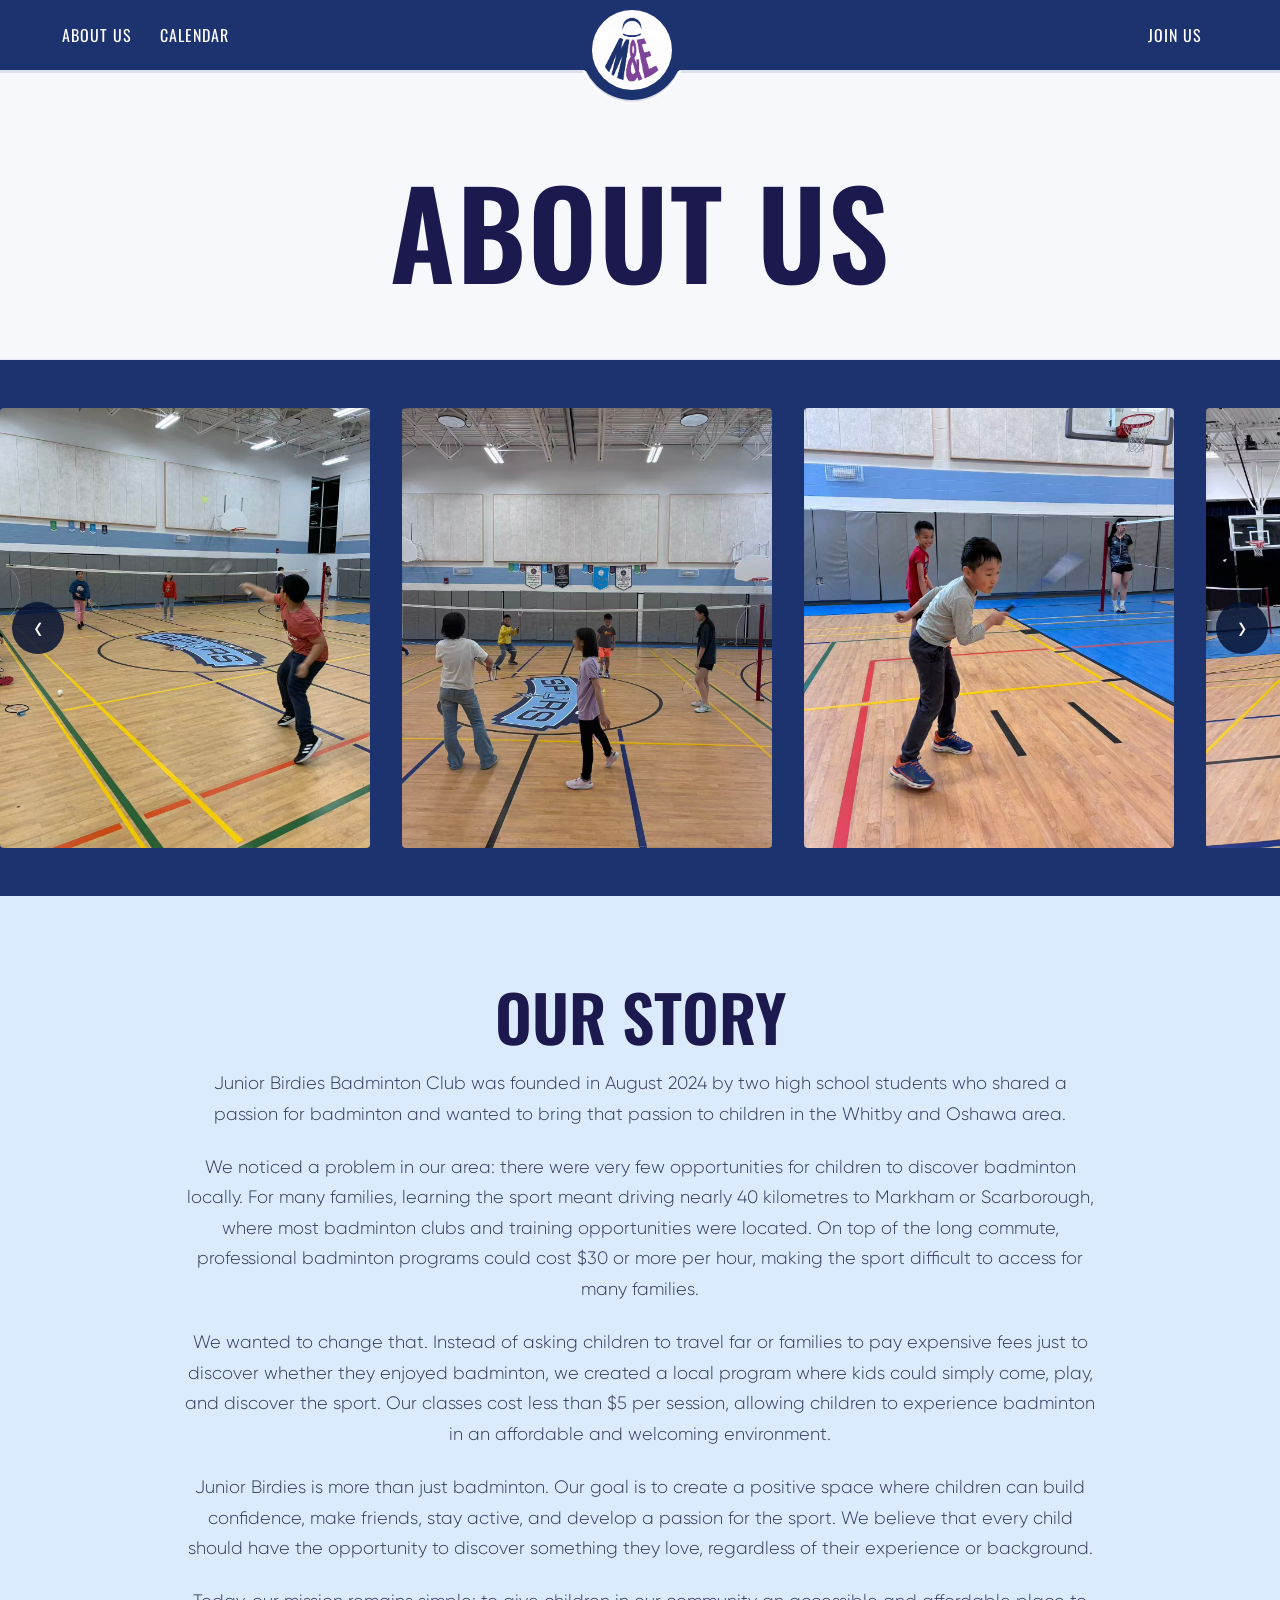
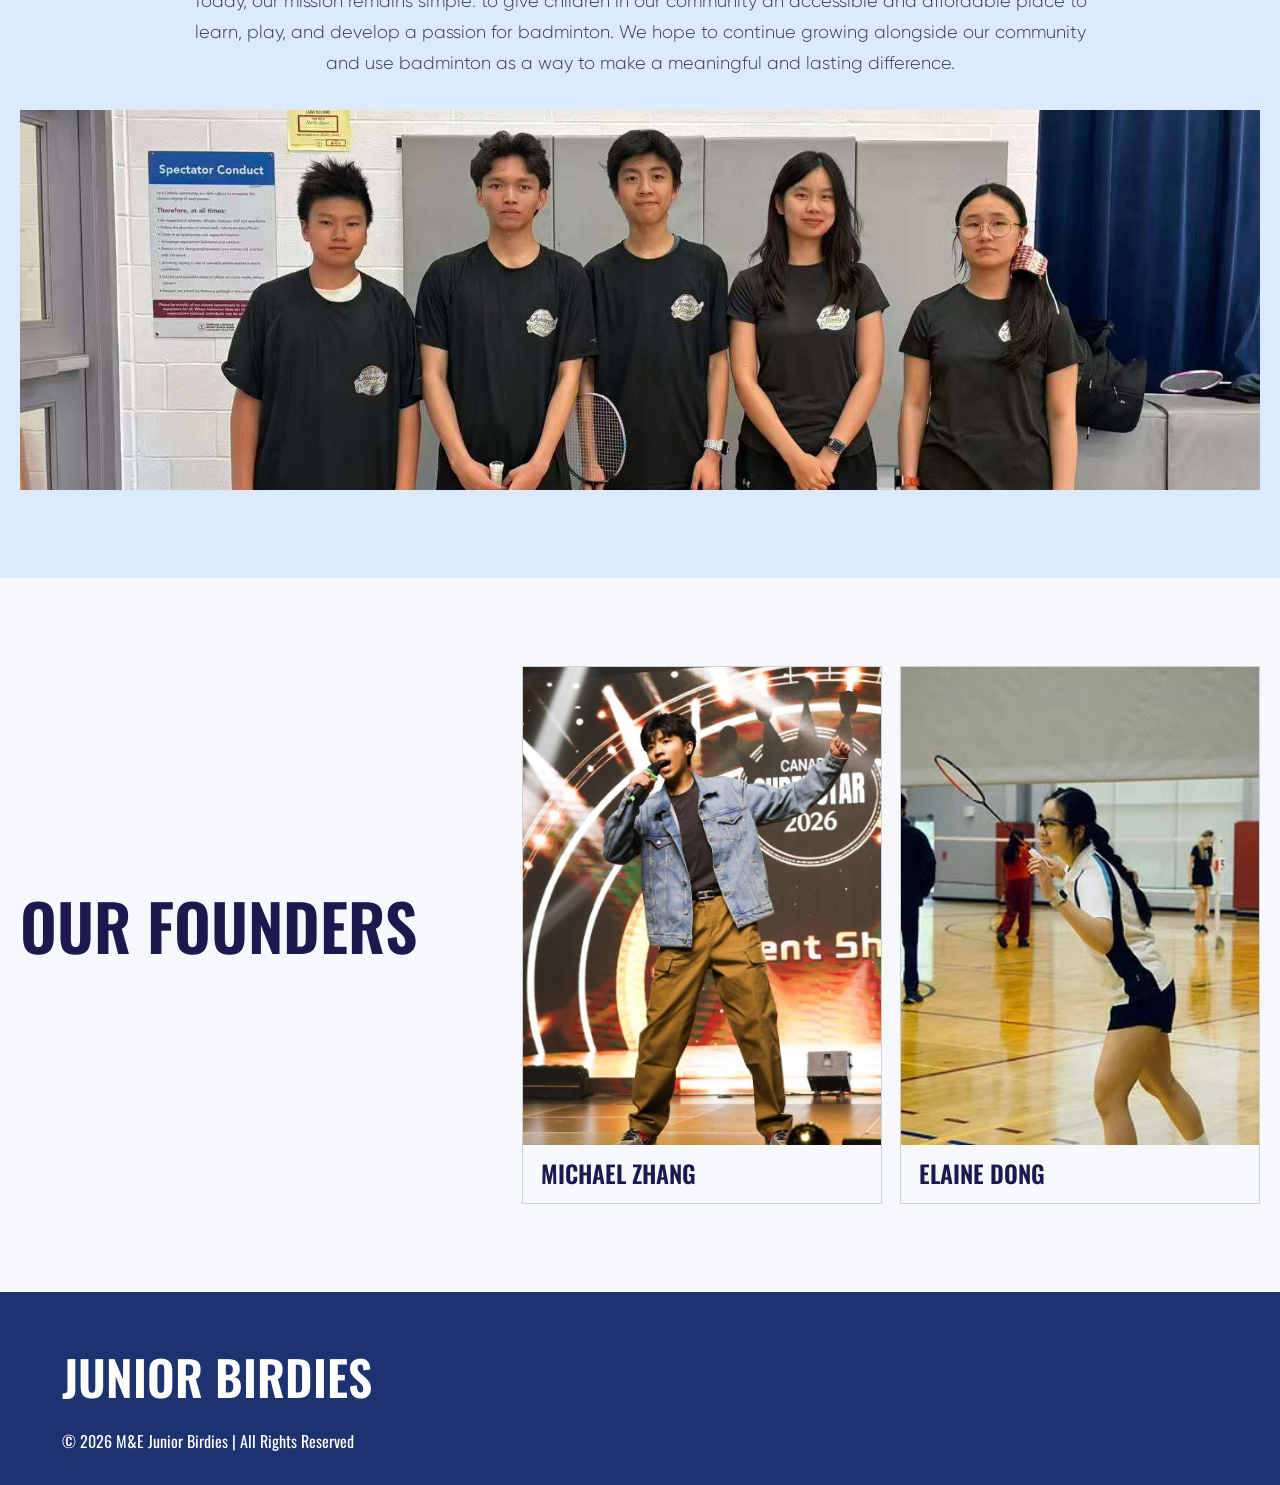
==== commit d7d69b82: "Update about us page" ====
--- a/about-us.html
+++ b/about-us.html
@@ -107,7 +107,7 @@
                                 </figure>
                                 <figure class="team-member" tabindex="0" role="button" data-founder="elaine" aria-label="Open information about Elaine Dong">
                                         <div class="team-member-image-frame">
-                                                <img src="img/elaineheadshot.jpg" class="team-member-image" alt="Elaine Dong">
+                                                <img src="img/Elaineheadshot.jpg" class="team-member-image" alt="Elaine Dong">
                                         </div>
                                         <figcaption>Elaine Dong</figcaption>
                                 </figure>
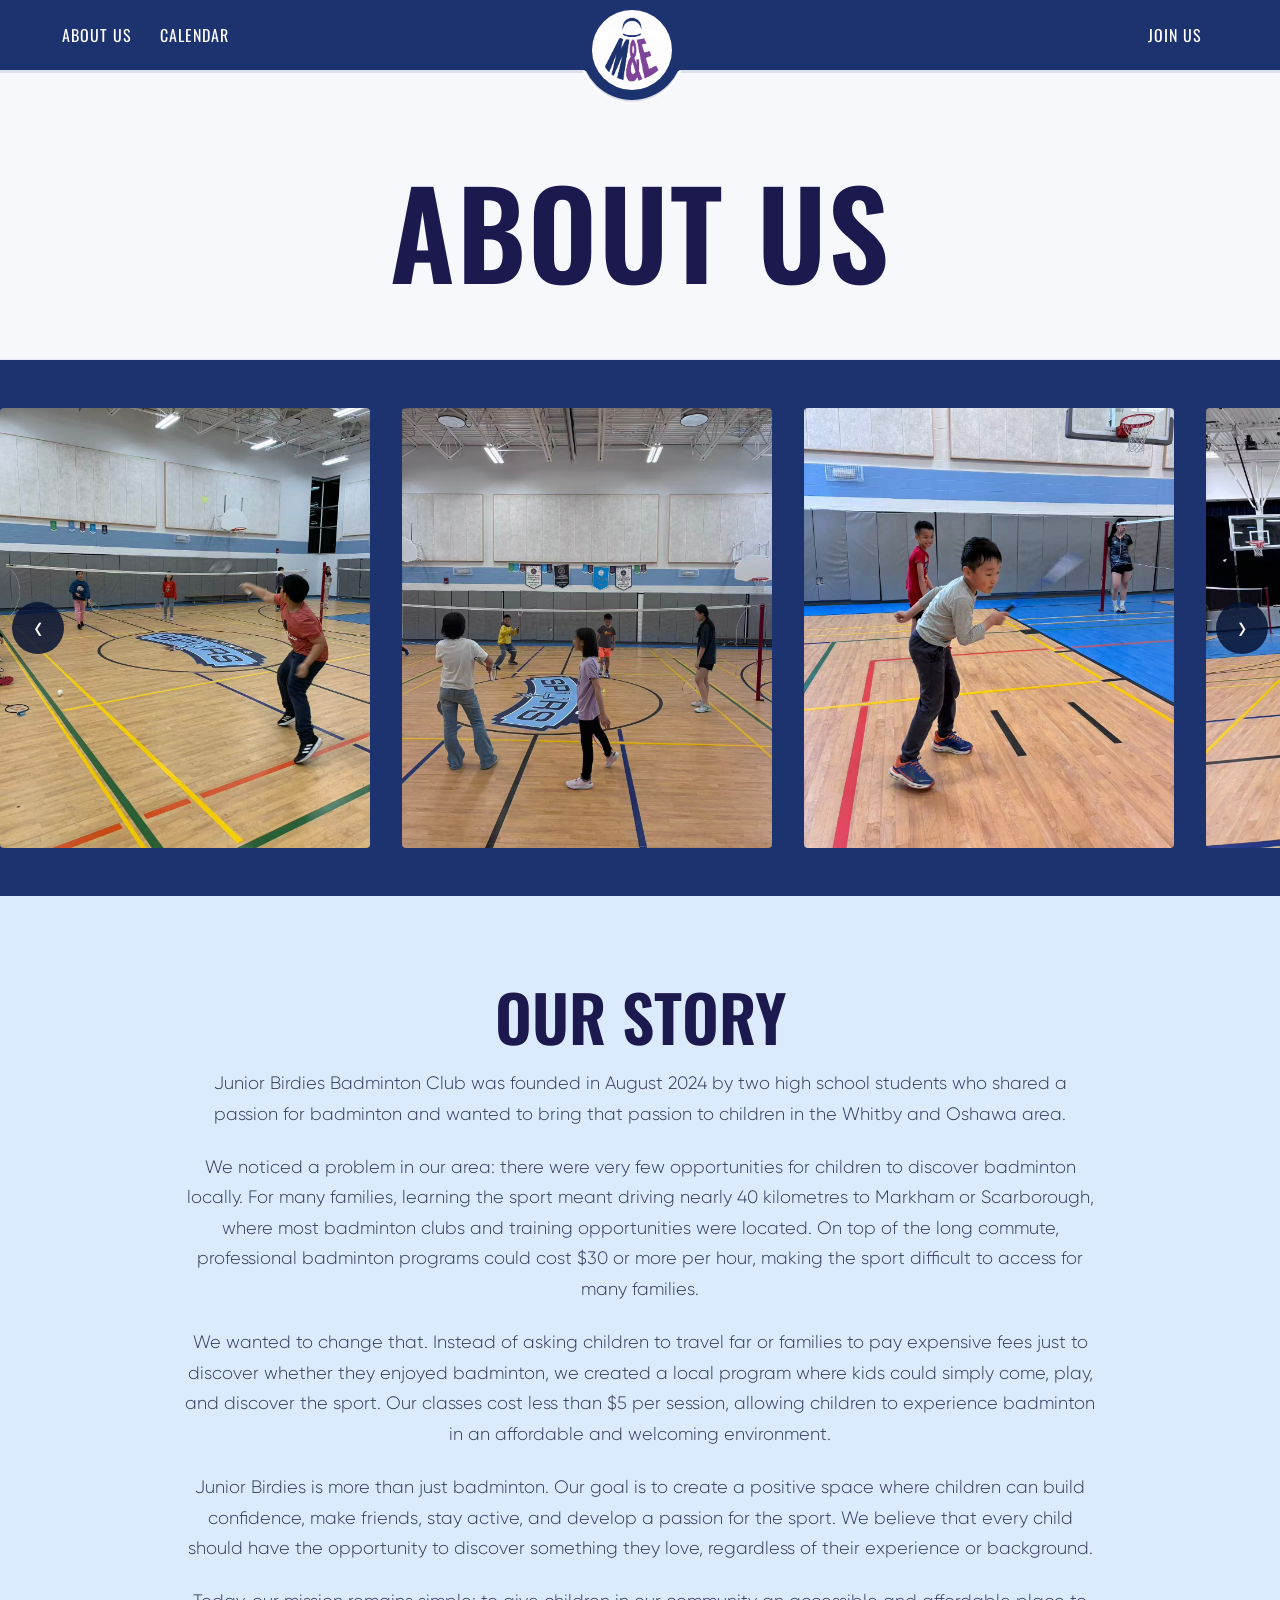
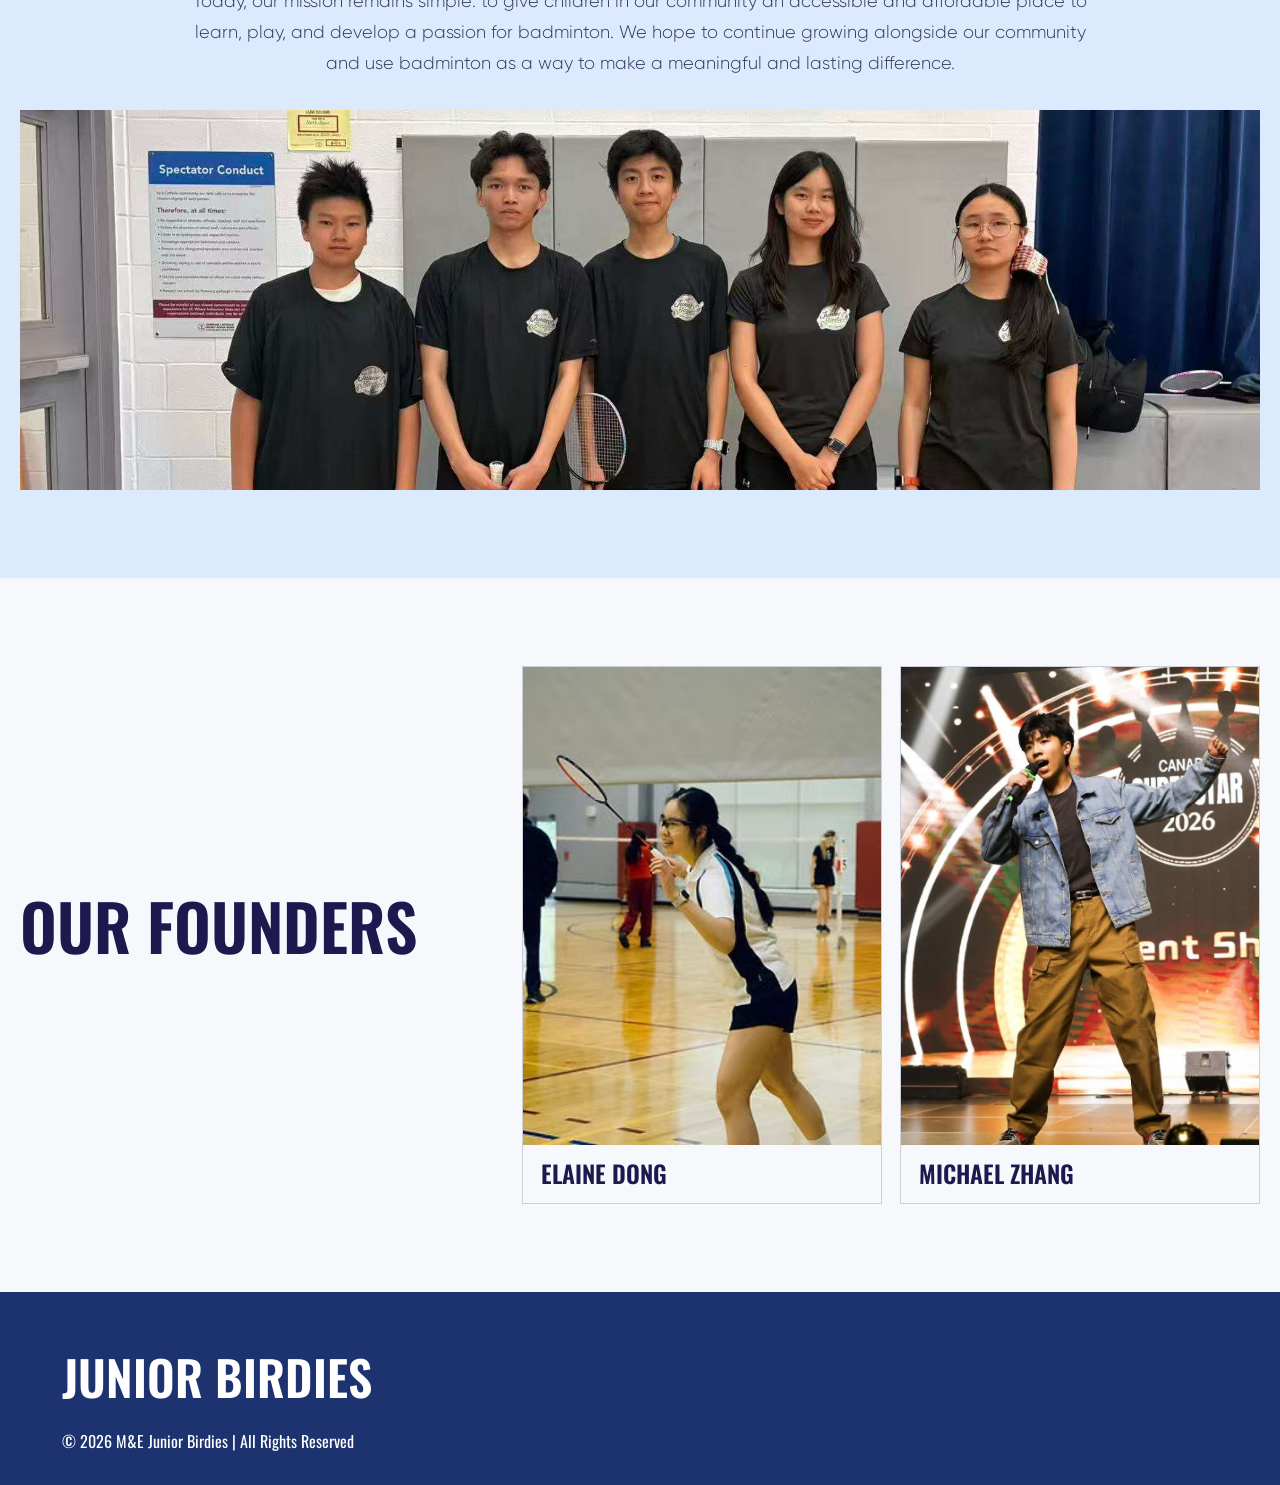
==== commit 32a140b5: "update about us page and index" ====
--- a/about-us.html
+++ b/about-us.html
@@ -4,8 +4,8 @@
         <meta charset="UTF-8">
         <meta http-equiv="X-UA-Compatible" content="IE=edge">
         <meta name="viewport" content="width=device-width, initial-scale=1.0">
-        <title>About Us | M&E Junior Birdies</title>
-        <link rel="icon" type="image/png" href="img/MElogo.PNG">
+        <title>About Us | Junior Birdies - A Place to Play. A Place to Grow</title>
+        <link rel="icon" type="image/png" href="img/logo.png">
         <link href="https://cdn.jsdelivr.net/npm/bootstrap@5.0.2/dist/css/bootstrap.min.css" rel="stylesheet">
         <link href="https://fonts.googleapis.com/css2?family=Oswald:wght@300;400;500;600;700&display=swap" rel="stylesheet">
         <link rel="stylesheet" href="css/style.css">
@@ -19,7 +19,7 @@
                             <div>
                                     <div class="logo_div_mob">
                                     <a class="navbar-brand d-lg-none" href="index.html">
-                                        <img src="img/MElogov2.PNG" width="85" height="85" alt="M&E Logo">
+                                        <img src="img/logo.png" width="85" height="85" alt="M&E Logo">
                                  </a>
                             </div>
                             </div>
@@ -41,7 +41,7 @@
                                 </ul>
                                 <div class="logo_div">
                                             <a class="navbar-brand d-none d-lg-flex" href="index.html">
-                                                <img src="img/MElogov2.PNG" width="80" height="80" alt="M&E logo">
+                                                <img src="img/logo.png" width="80" height="80" alt="M&E logo">
                                         </a>
                                 </div>
 
@@ -99,17 +99,17 @@
                                 <h2>Our Founders</h2>
                         </div>
                         <div class="about-team-grid">
+                                <figure class="team-member" tabindex="0" role="button" data-founder="elaine" aria-label="Open information about Elaine Dong">
+                                        <div class="team-member-image-frame">
+                                                <img src="img/Elaineheadshot.jpg" class="team-member-image" alt="Elaine Dong">
+                                        </div>
+                                        <figcaption>Elaine Dong</figcaption>
+                                </figure>
                                 <figure class="team-member" tabindex="0" role="button" data-founder="michael" aria-label="Open information about Michael Zhang">
                                         <div class="team-member-image-frame">
                                                 <img src="img/Michaelheadshot.jpg" class="team-member-image" alt="Michael Zhang">
                                         </div>
                                         <figcaption>Michael Zhang</figcaption>
-                                </figure>
-                                <figure class="team-member" tabindex="0" role="button" data-founder="elaine" aria-label="Open information about Elaine Dong">
-                                        <div class="team-member-image-frame">
-                                                <img src="img/Elaineheadshot.jpg" class="team-member-image" alt="Elaine Dong">
-                                        </div>
-                                        <figcaption>Elaine Dong</figcaption>
                                 </figure>
                         </div>
                 </div>
@@ -264,7 +264,7 @@
                                 },
                                 elaine: {
                                         name: 'Elaine Dong',
-                                        image: 'img/elaineheadshot.jpg',
+                                        image: 'img/Elaineheadshot.jpg',
                                         about: 'Hi! I’m Elaine, a Grade 12 student who enjoys staying active and finding creative ways to express myself. Outside of school, I play 6+ hours of badminton a week. I’m a self-taught guitar player and play the violin as a member of my school’s String Ensemble. I’ve also played piano for over a decade and recently stepped away after reaching the ARCT level. I’m very passionate about photography and filmmaking, and I’m the yearbook photographer at my school.',
                                         qualifications: '<strong>Badminton:</strong>\n- 1 year of badminton training at Rally Sports Club\n- 2 years of professional badminton training at Lee’s Badminton Training Centre\n- Member of my school’s badminton team for 4 years\n- Captain and student coach of my school’s badminton team\n- Co-organizer and leader of my school’s badminton club\n- Qualified for the CISAA Championships in 2025\n- Qualified for the CISAA Championships in 2026 and earned 4th place',
                                         message: 'Never give up on your dreams!'
--- a/css/style.css
+++ b/css/style.css
@@ -203,23 +203,23 @@
     font-weight: 400;
     line-height: 1.7;
 }
-.location-map-section .registration-banner-button {
+.registration-banner-button {
     display: inline-flex;
     align-items: center;
     gap: 14px;
     margin-top: 24px;
-    padding: 15px 24px;
+    padding: 19px 32px;
     border-radius: 10px;
     background: #10203e;
     color: #ffffff;
     font-family: 'Oswald', Arial, sans-serif;
-    font-size: 16px;
+    font-size: 19px;
     font-weight: 600;
     letter-spacing: .5px;
     text-decoration: none;
     transition: background-color .2s ease, transform .2s ease;
 }
-.location-map-section .registration-banner-button:hover {
+.registration-banner-button:hover {
     background: var(--brand-purple);
     color: #ffffff;
     transform: translateX(3px)
@@ -352,6 +352,22 @@
     min-height: 420px;
     border: 0;
     display: block
+}
+.location-map-section .map-fallback {
+    min-height: 420px;
+    display: flex;
+    align-items: center;
+    justify-content: center;
+    text-align: center;
+    padding: 24px;
+    color: #555
+}
+.location-map-section .map-directions-link {
+    display: inline-block;
+    margin-top: 12px;
+    font-weight: 600;
+    color: #1a73e8;
+    text-decoration: underline
 }
 
 /* Registration application cards */
--- a/css/overrides.css
+++ b/css/overrides.css
@@ -101,7 +101,10 @@
 /* Home page */
 .home-page .awekan_sec { border-bottom: 16px solid #1d336f; }
 
-.home-page .hero-title { animation-name: fadeInUp; }
+.home-page .hero-title {
+    animation-name: fadeInUp;
+    text-transform: uppercase;
+}
 
 .home-page .hero-scroll {
     animation-delay: 1s;
@@ -1044,8 +1047,8 @@
 
 .semester-box-body {
     padding: 14px;
-    display: flex;
-    flex-direction: column;
+    display: grid;
+    grid-template-columns: minmax(0, 1fr) auto;
     gap: 10px;
 }
 
@@ -1055,6 +1058,32 @@
     gap: 10px;
     font-size: 15px;
     color: #2d3748;
+}
+
+.semester-detail-item:not(.semester-detail-item-classes) {
+    grid-column: 1;
+}
+
+.semester-detail-item-classes {
+    grid-column: 2;
+    grid-row: 1 / span 3;
+    align-self: center;
+    padding-left: 14px;
+    border-left: 1px solid #c5dcfa;
+}
+
+@media (max-width: 420px) {
+    .semester-box-body {
+        grid-template-columns: 1fr;
+    }
+
+    .semester-detail-item-classes {
+        grid-column: 1;
+        grid-row: auto;
+        align-self: auto;
+        padding-left: 0;
+        border-left: 0;
+    }
 }
 
 .detail-icon {
@@ -1122,6 +1151,7 @@
     width: 100%;
     margin: 0;
     padding: 28px 24px;
+    position: relative;
     display: flex;
     flex-direction: column;
     justify-content: center;
@@ -1147,6 +1177,31 @@
     display: flex;
     flex-direction: column;
     gap: 20px;
+}
+
+.service-unavailable .contact-form-title,
+.service-unavailable .contact-form {
+    filter: blur(4px);
+    opacity: 0.45;
+    pointer-events: none;
+    user-select: none;
+}
+
+.service-unavailable-message {
+    position: absolute;
+    top: 50%;
+    right: 24px;
+    left: 24px;
+    margin: 0;
+    transform: translateY(-50%);
+    color: #1d336f;
+    font-family: 'Oswald', Arial, sans-serif;
+    font-size: 21px;
+    font-weight: 600;
+    letter-spacing: 1px;
+    line-height: 1.3;
+    text-align: center;
+    text-transform: uppercase;
 }
 
 .contact-form .form-row {
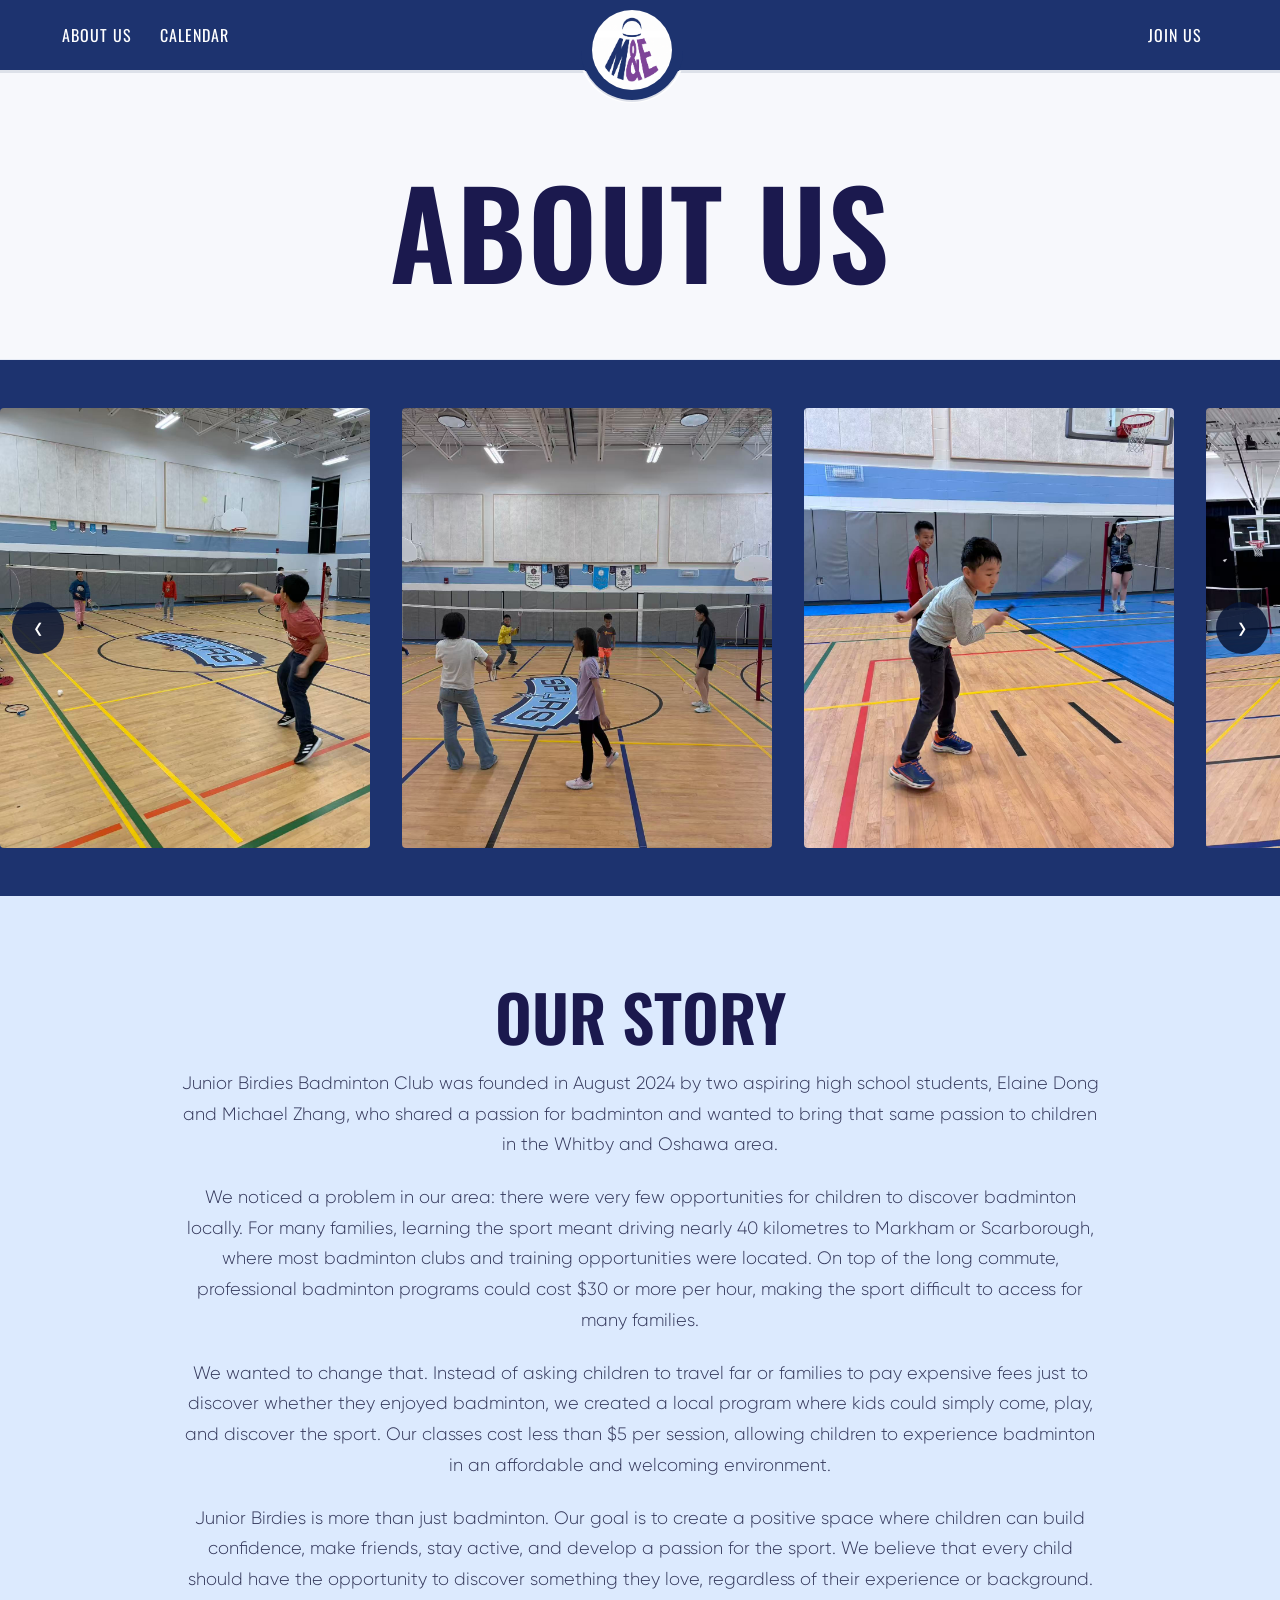
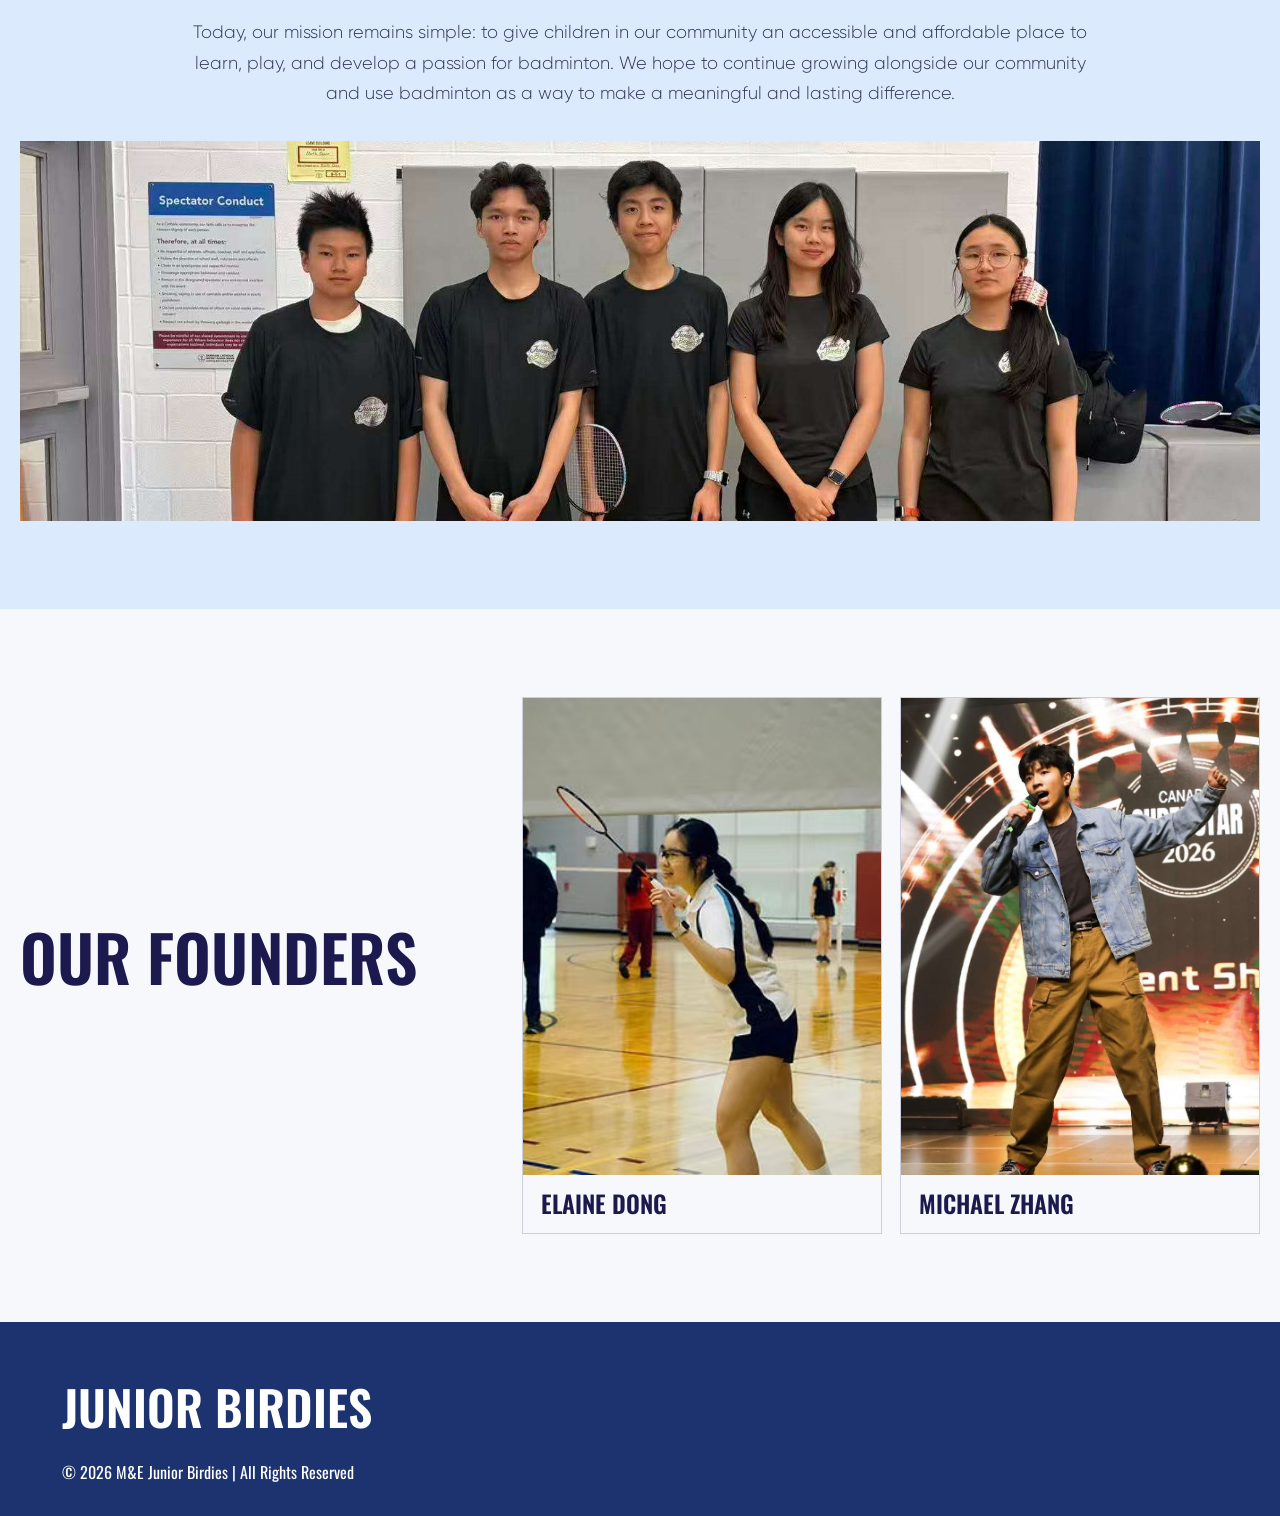
==== commit 25d7b73b: "update home page and about us page" ====
--- a/about-us.html
+++ b/about-us.html
@@ -83,7 +83,7 @@
                 <div class="about-story-content">
                         <div class="about-story-copy">
                                 <h2 id="about-story-title">Our Story</h2>
-                                <p>Junior Birdies Badminton Club was founded in August 2024 by two high school students who shared a passion for badminton and wanted to bring that passion to children in the Whitby and Oshawa area.</p>
+                                <p>Junior Birdies Badminton Club was founded in August 2024 by two aspiring high school students, Elaine Dong and Michael Zhang, who shared a passion for badminton and wanted to bring that same passion to children in the Whitby and Oshawa area.</p>
                                 <p>We noticed a problem in our area: there were very few opportunities for children to discover badminton locally. For many families, learning the sport meant driving nearly 40 kilometres to Markham or Scarborough, where most badminton clubs and training opportunities were located. On top of the long commute, professional badminton programs could cost $30 or more per hour, making the sport difficult to access for many families.</p>
                                 <p>We wanted to change that. Instead of asking children to travel far or families to pay expensive fees just to discover whether they enjoyed badminton, we created a local program where kids could simply come, play, and discover the sport. Our classes cost less than $5 per session, allowing children to experience badminton in an affordable and welcoming environment.</p>
                                 <p>Junior Birdies is more than just badminton. Our goal is to create a positive space where children can build confidence, make friends, stay active, and develop a passion for the sport. We believe that every child should have the opportunity to discover something they love, regardless of their experience or background.</p>
